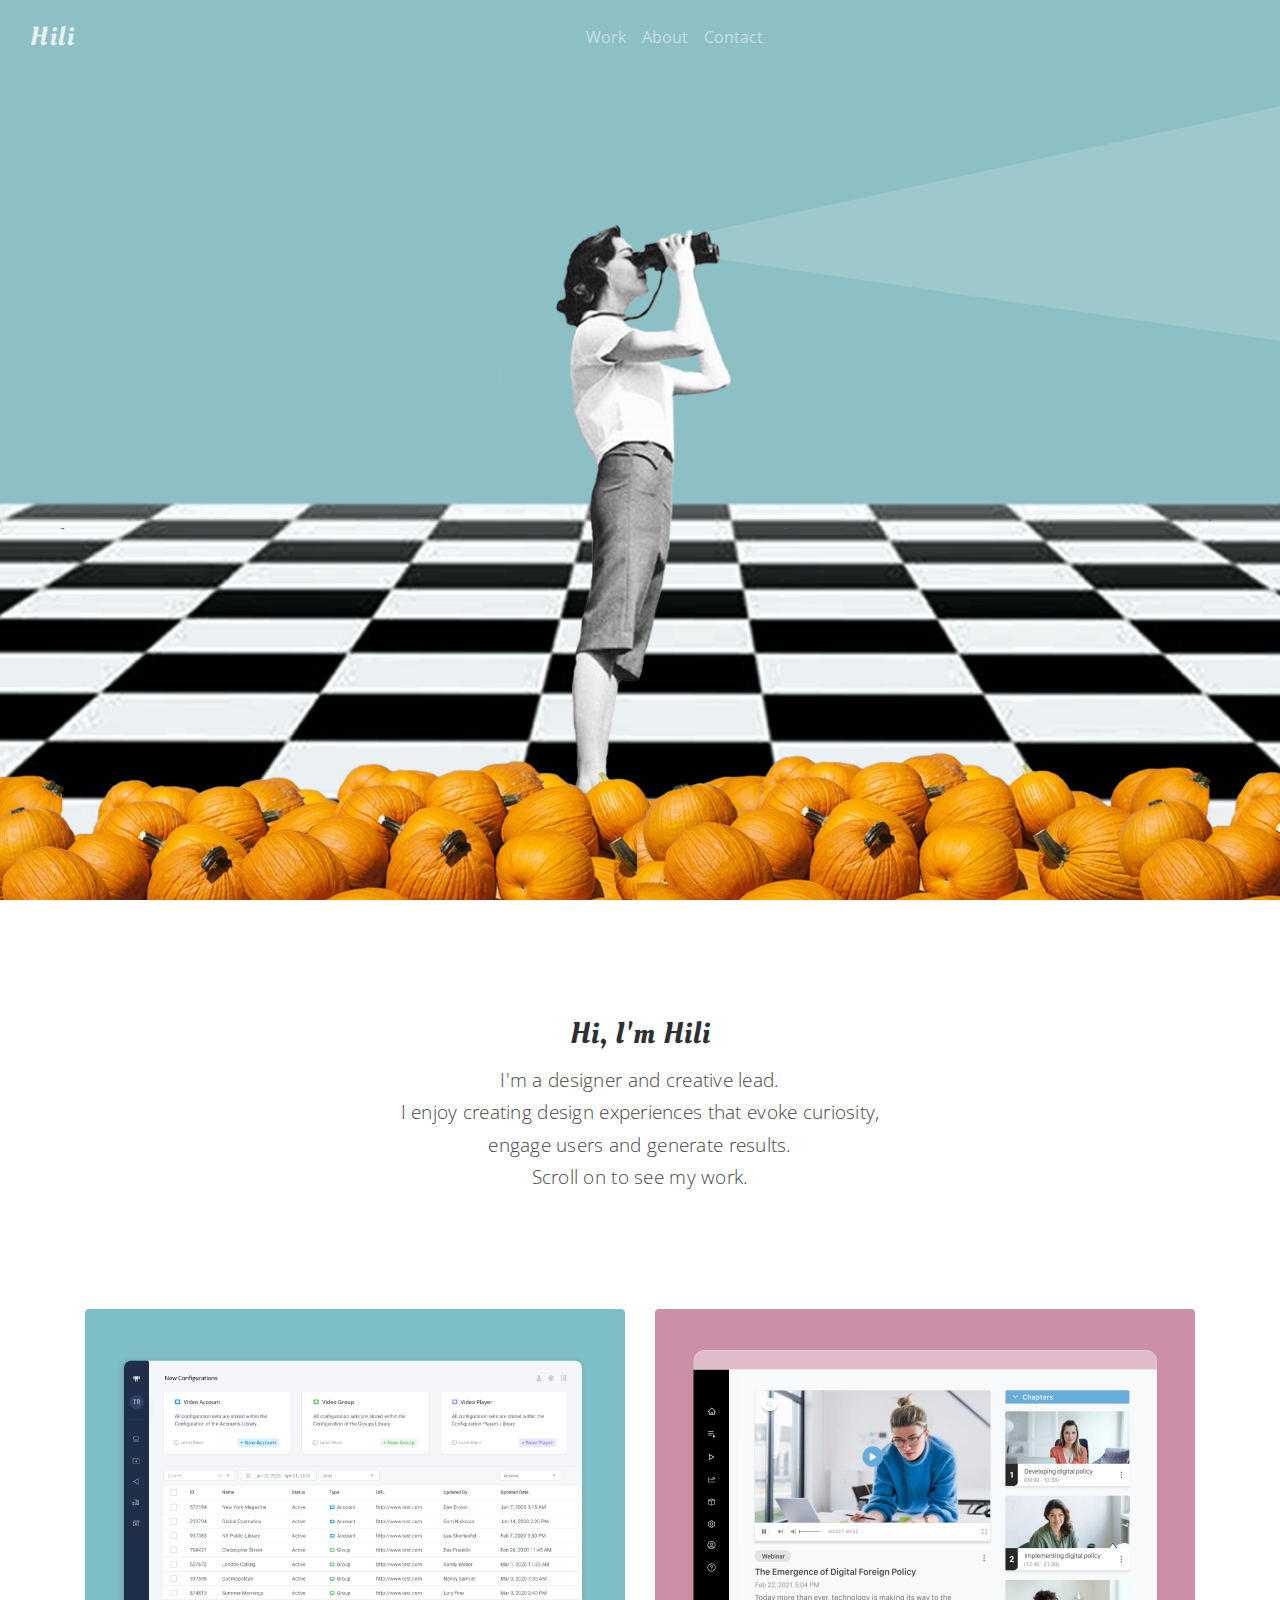
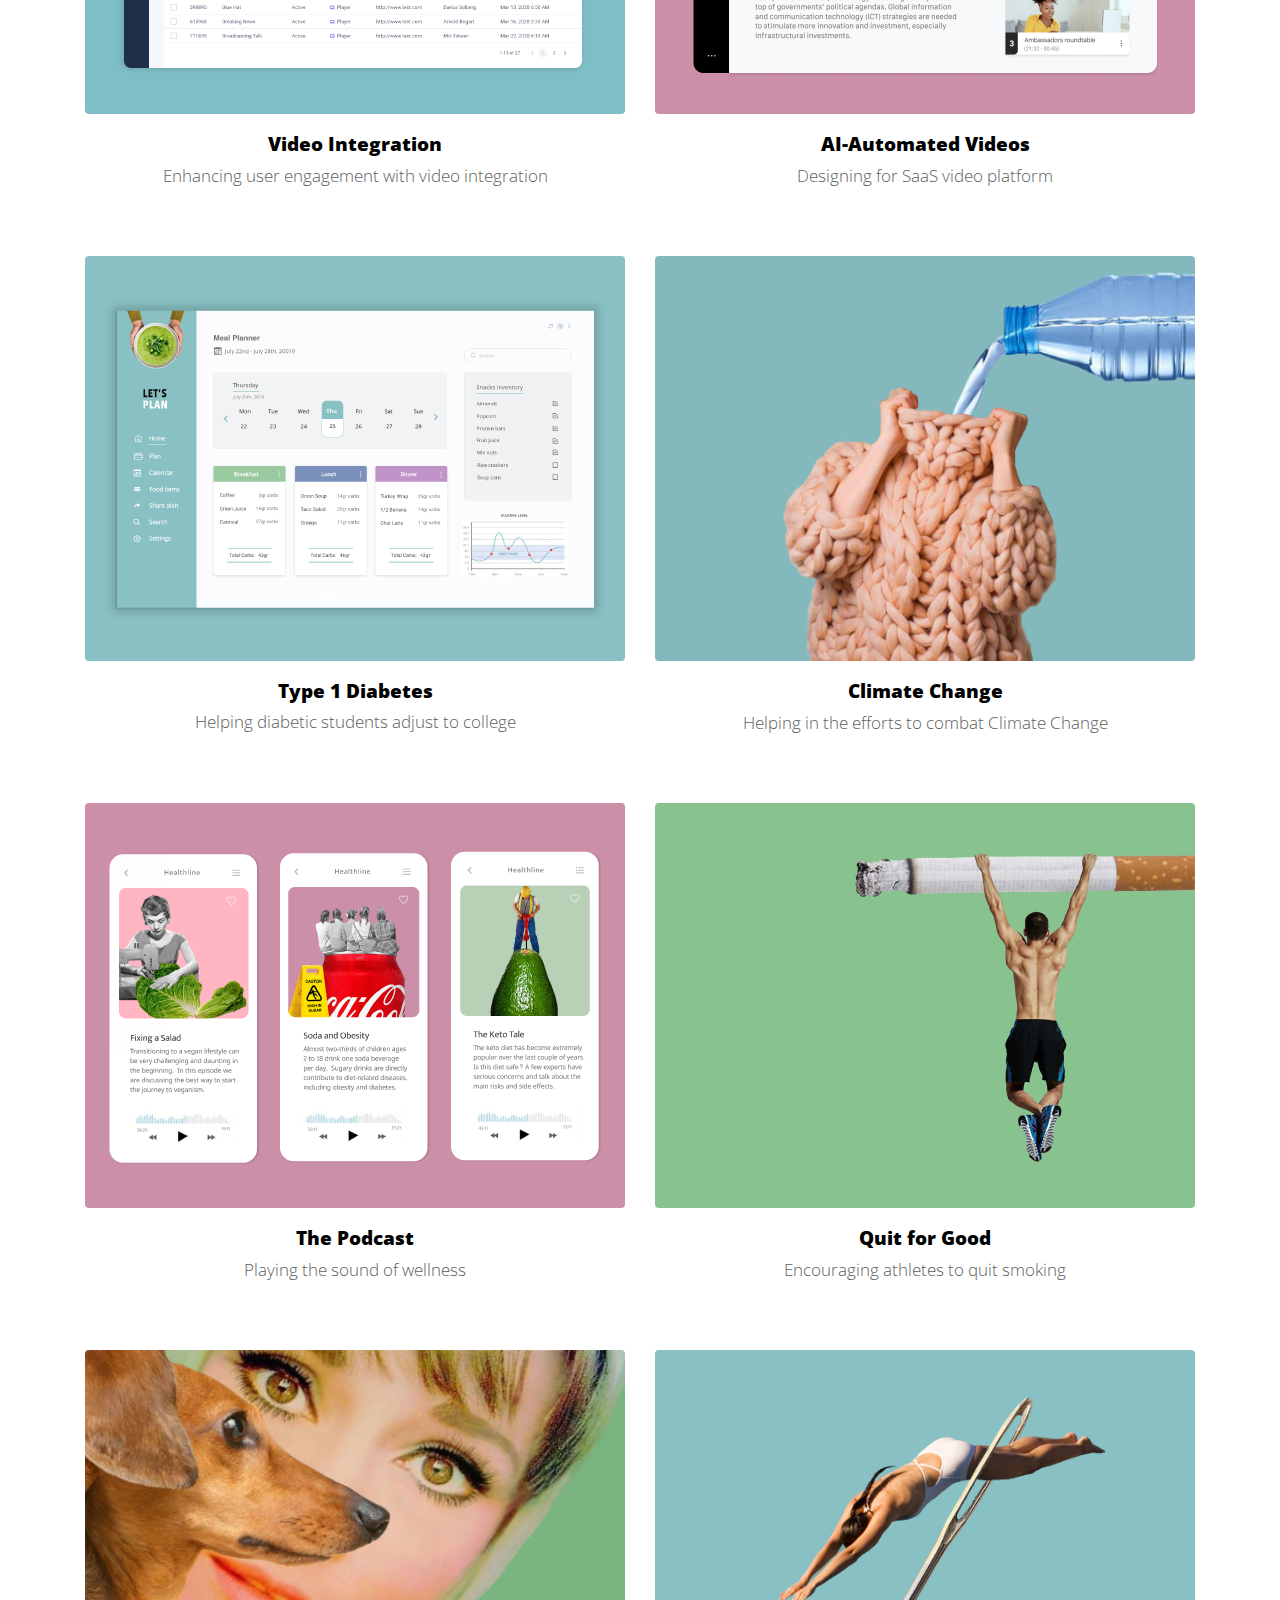
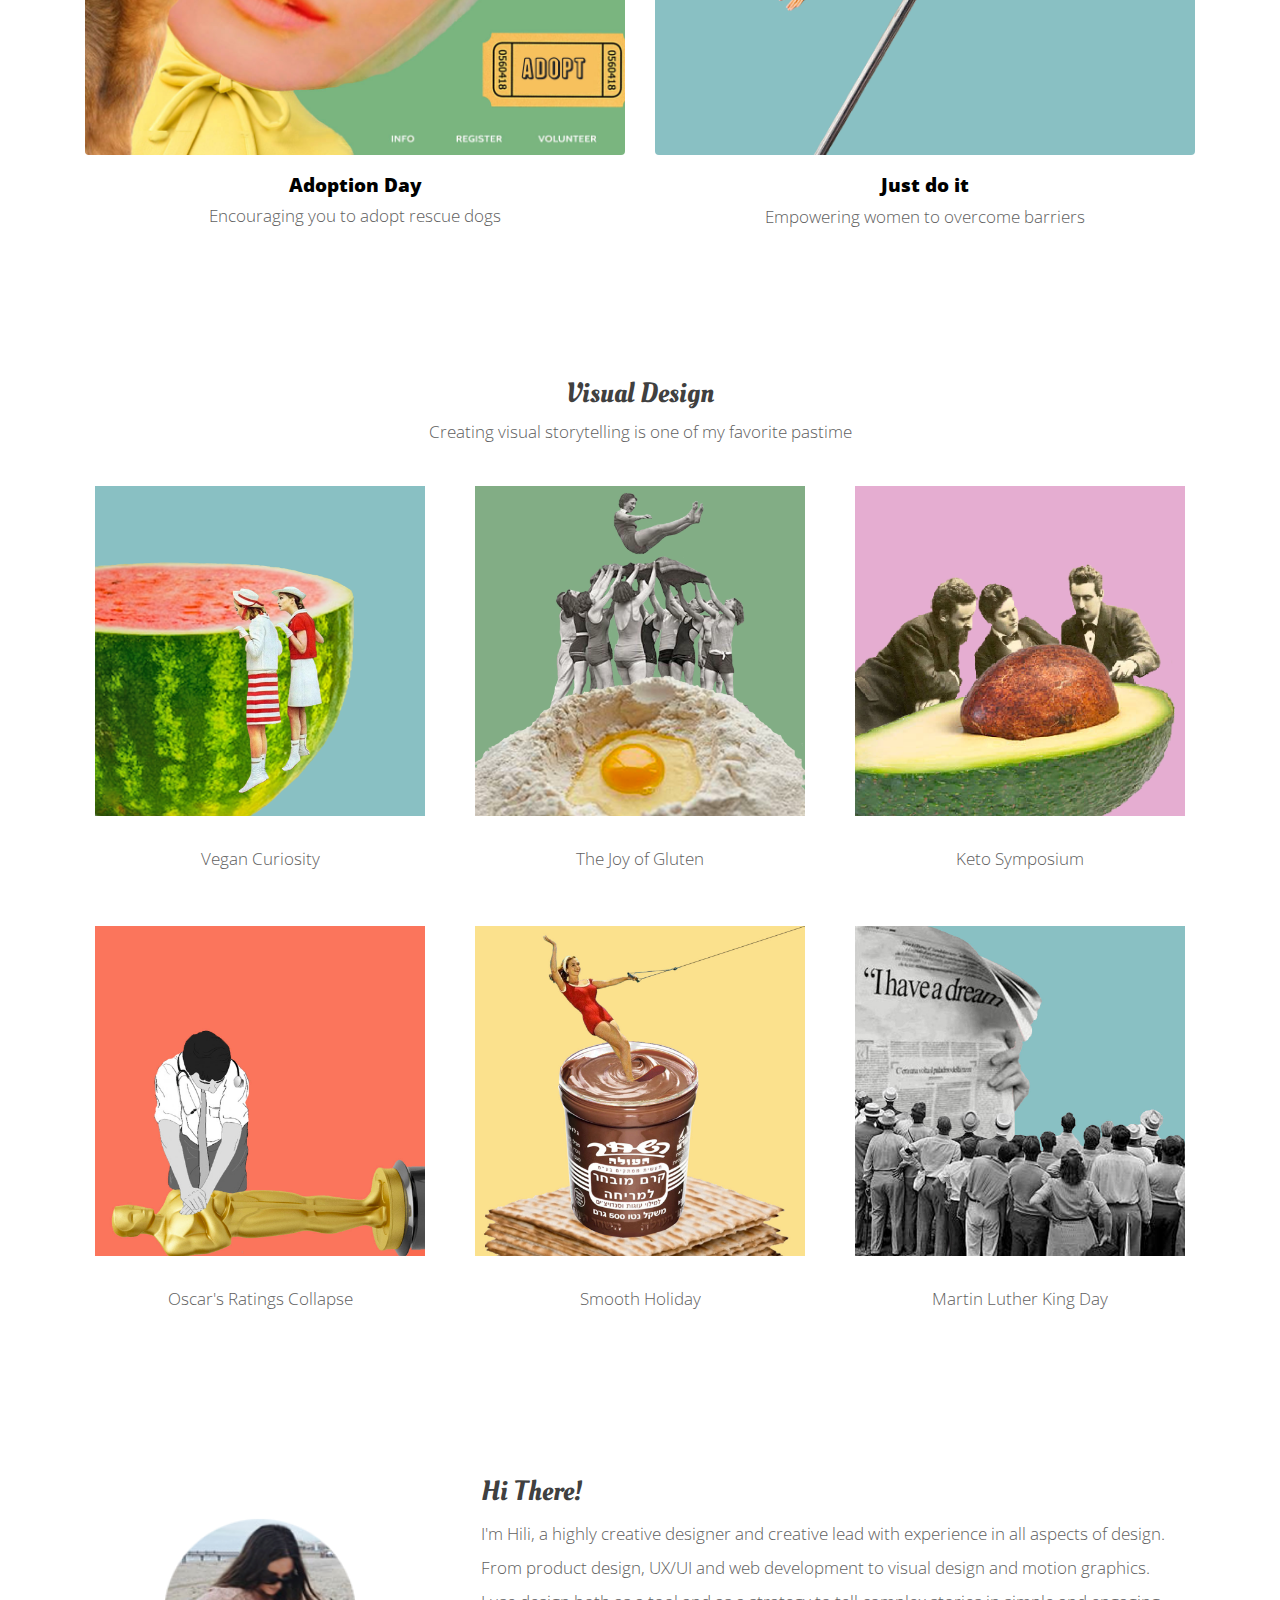
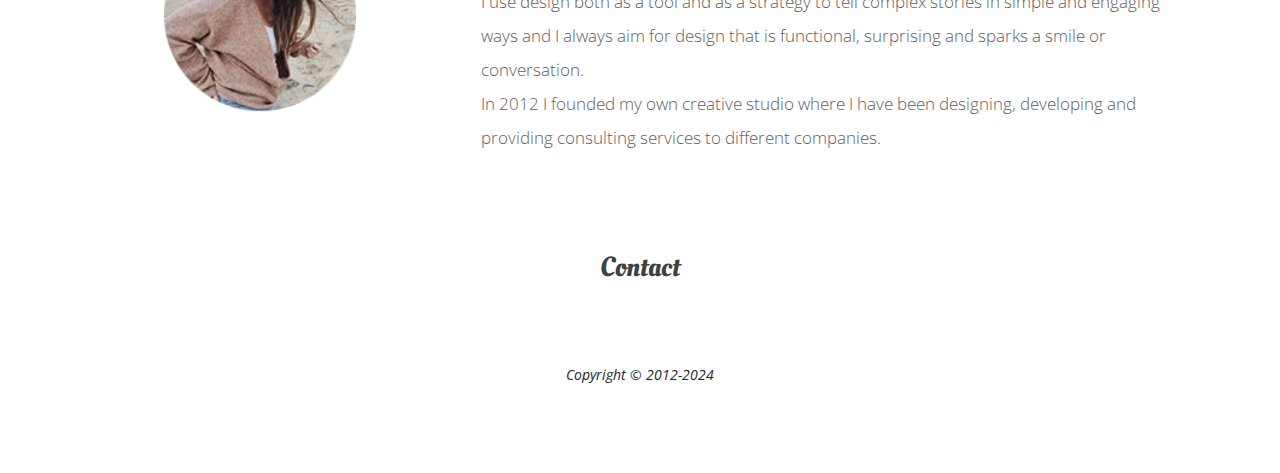
==== index.html @ 735b275d "Update index.html" ====
<!doctype html>
<html lang="en">

<head>
  <!-- Global site tag (gtag.js) - Google Analytics -->
  <script async src="https://www.googletagmanager.com/gtag/js?id=UA-180947568-1"></script>
  <script>
    window.dataLayer = window.dataLayer || [];

    function gtag() {
      dataLayer.push(arguments);
    }
    gtag('js', new Date());

    gtag('config', 'UA-180947568-1');
  </script>

  <!-- Required meta tags -->
  <meta charset="utf-8">
  <meta name="viewport" content="width=device-width, initial-scale=1, shrink-to-fit=no">
  <!-- font -->
  <link href="https://fonts.googleapis.com/css?family=Open+Sans|Libre+Franklin|Poppins|Roboto&display=swap" rel="stylesheet">
  <link href="https://fonts.googleapis.com/css?family=Oleo+Script&display=swap" rel="stylesheet">
  <link rel="icon" href="img/favicon.png">
  <!-- Font awesome -->
  <link rel="stylesheet" href="https://use.fontawesome.com/releases/v5.7.2/css/all.css" integrity="sha384-fnmOCqbTlWIlj8LyTjo7mOUStjsKC4pOpQbqyi7RrhN7udi9RwhKkMHpvLbHG9Sr" crossorigin="anonymous">
  <!-- Bootstrap CSS -->
  <link rel="stylesheet" href="https://stackpath.bootstrapcdn.com/bootstrap/4.3.1/css/bootstrap.min.css" integrity="sha384-ggOyR0iXCbMQv3Xipma34MD+dH/1fQ784/j6cY/iJTQUOhcWr7x9JvoRxT2MZw1T" crossorigin="anonymous">
  <!-- css -->
  <link rel="stylesheet" href="style.css">
  <title>Hili Design</title>
</head>

<body>
  <!-- Navbar -->
  <nav class="navbar navbar-expand-md navbar-dark">
    <a class="navbar-brand ml-1 mr-5" href="index.html">Hili</a>

    <button class="navbar-toggler" type="button" data-toggle="collapse" data-target="#navbarNavAltMarkup" aria-controls="navbarNavAltMarkup" aria-expanded="false" aria-label="Toggle navigation">
      <span class="navbar-toggler-icon"></span>
    </button>
    <div class="collapse navbar-collapse" id="navbarNavAltMarkup">
      <div class="navbar-nav mx-auto pr-5">
        <a class="nav-item nav-link" href="#work">Work</a>
        <a class="nav-item nav-link" href="#about">About</a>
        <a class="nav-item nav-link" href="#contact">Contact</a>
      </div>
    </div>
  </nav>



  <!-- hero -->
  <section id="showcase" class="d-flex img-fluid justify-content-center align-items-center">
    <div class="header container text-white text-center">
    </div>
  </section>


  <!-- title -->
  <br>
  <br>
  <div class="container align-items-center mt-5 data-spy=" scroll" data-target="#navbar-example3" data-offset="0">
    <div class="hili card align-items-center">
      <div class="card-body text-center">
        <h4 class="card-title" id="work">Hi, I'm Hili</h4>
        <p class="texti"> I'm a designer and creative lead. <br> I enjoy creating design experiences that evoke curiosity,<br> engage users and generate results. <br> Scroll on to see my work.</p>
      </div>
    </div>
  </div>
  <br>
  <br>


  <article id="page-multicolumn" class="page-section">
    <section class="layout-multicolumn container family-sans text-center py-4">
      <div class="row justify-content-center py-2">



 <section class="photo-modal mb-5 col-md-6">
      <a href="coffee/index.html" target="_blank">
        <img class="img-fluid rounded" src="img/config.png" alt="video2">
        <div class="card-body text-center">
          <h5 class="card-title">Video Integration</h5>
          <p class="card-text">Enhancing user engagement with video integration</p>
      </a>
      </div>
    </section>



    <section class="photo-modal mb-5 col-md-6">
      <a href="bride/index.html" target="_blank">
        <img class="img-fluid rounded" src="img/videos.png" alt="video">
        <div class="card-body text-center">
          <h5 class="card-title">AI-Automated Videos</h5>
          <p class="card-text">Designing for SaaS video platform</p>
      </a>
      </div>
    </section>


  <section class="photo-modal mb-5 col-md-6">
          <a href="icecream/index.html" target="_blank">
            <img class="img-fluid rounded" src="img/ice.png" alt="diabetes">
            <div class="card-body text-center">
              <h5 class="card-title">Type 1 Diabetes</h5>
              <p class="card-text">Helping diabetic students adjust to college</p>
          </a>
      </div>
    </section>




 <section class="photo-modal mb-5 col-md-6">
      <a href="climate/index.html" target="_blank">
        <img class="img-fluid rounded" src="img/climate.png" alt="climate change">
        <div class="card-body text-center">
          <h5 class="card-title">Climate Change</h5>
          <p class="card-text">Helping in the efforts to combat Climate Change</p>
      </a>
      </div>
    </section>
    
    
    <section class="photo-modal mb-5 col-md-6">
      <a href="soda/index.html" target="_blank">
        <img class="img-fluid rounded" src="img/nim.png" alt="soda">
        <div class="card-body text-center">
          <h5 class="card-title">The Podcast</h5>
          <p class="card-text">Playing the sound of wellness </p>
      </a>
      </div>
    </section>




    <section class="photo-modal mb-5 col-md-6">
      <a href="smoke/index.html" target="_blank">
        <img class="img-fluid rounded" src="img/smoke.png" alt="cigarette">
        <div class="card-body text-center">
          <h5 class="card-title">Quit for Good</h5>
          <p class="card-text">Encouraging athletes to quit smoking</p>
      </a>
      </div>
    </section>

    

    <section class="photo-modal mb-5 col-md-6">
      <a href="adopt/index.html" target="_blank">
        <img class="img-fluid rounded" src="img/adopt.jpg" alt="adopt">
        <div class="card-body text-center">
          <h5 class="card-title">Adoption Day</h5>
          <p class="card-text">Encouraging you to adopt rescue dogs</p>
      </a>
      </div>
    </section>



    
    <section class="photo-modal mb-5 col-md-6">
      <a href="needle/index.html" target="_blank">
        <img class="img-fluid rounded" src="img/needle.png" alt="nike">
        <div class="card-body text-center">
          <h5 class="card-title">Just do it</h5>
          <p class="card-text">Empowering women to overcome barriers</p>
      </a>
      </div>
    </section>

   



   
    </div>
    </section>
  </article>
  <br>
  <br>


  <!-- editorial -->
  <div class="container">
    <h3 class="editorial text-center">Visual Design</h3>
    <p class="card-text text-center px-3">Creating visual storytelling is one of my favorite pastime</p>
  </div>
  <article id="page-multicolumn" class="page-section">
    <section class="layout-multicolumn container family-sans text-center py-4">
      <div class="row justify-content-center py-2">

        <section class="photo-modal mb-4 col-md-4 col-sm-6">
          <img class="img-fluid rounded zoom" src="img/veg.png" alt="vegan"></a>
          <div class="card-body text-center">
            <p class="card-text">Vegan Curiosity</p>
          </div>
        </section>

        <section class="photo-modal mb-4 col-md-4 col-sm-6">
          <img class="img-fluid rounded zoom" src="img/egg.png" alt="gluten"></a>
          <div class="card-body text-center">
            <p class="card-text">The Joy of Gluten</p>
          </div>
        </section>



        <section class="photo-modal mb-4 col-md-4 col-sm-6">
          <img class="img-fluid rounded zoom" src="img/avo.png" alt="avocado"></a>
          <div class="card-body text-center">
            <p class="card-text">Keto Symposium</p>
          </div>
        </section>




        <section class="photo-modal mb-4 col-md-4 col-sm-6">
          <img class="img-fluid rounded zoom" src="img/oscar.png" alt="oscar"></a>
          <div class="card-body text-center">
            <p class="card-text">Oscar's Ratings Collapse</p>
          </div>
        </section>

        <section class="photo-modal mb-4 col-md-4 col-sm-6">
          <img class="img-fluid rounded zoom" src="img/smooth.jpg" alt="holiday"></a>
          <div class="card-body text-center">
            <p class="card-text">Smooth Holiday </p>
          </div>
        </section>


         <section class="photo-modal mb-4 col-md-4 col-sm-6">
          <img class="img-fluid rounded zoom" src="img/mlk.jpg" alt="mlk"></a>
          <div class="card-body text-center">
            <p class="card-text">Martin Luther King Day</p>
          </div>
        </section>

<!--         <section class="photo-modal mb-4 col-md-4 col-sm-6">
          <img class="img-fluid rounded zoom" src="img/pill.png" alt="pill"></a>
          <div class="card-body text-center">
            <p class="card-text">National Medicine Abuse Awareness</p>
          </div>
        </section>

        <section class="photo-modal mb-4 col-md-4 col-sm-6">
          <img class="img-fluid rounded zoom" src="img/library.png" alt="music"></a>
          <div class="card-body text-center">
            <p class="card-text">Music Workshop</p>
          </div>
        </section>


        <section class="photo-modal mb-4 col-md-4 col-sm-6">
          <img class="img-fluid rounded zoom" src="img/slide.jpg" alt="halloween"></a>
          <div class="card-body text-center">
            <p class="card-text">Trick or Treat</p>
          </div>
        </section> -->

       

      </div>
    </section>
  </article>

  <br>
  <br>
  <br>

  <!-- about -->
  <section class="container">
    <div class="row">
      <div class="col-md-4 text-center my-auto">
        <img class="img-fluid picme mx-auto" src="img/hili11.png" alt="Hili"></a>
      </div>
      <div class="col-md-8">
        <h3 class="editorial px-3 pt-3" id="about">Hi There!</h3>
        <p class="aboutme px-3">I'm Hili, a highly creative designer and creative lead with experience in all aspects of design. From product design, UX/UI and web development to visual design and motion graphics.<br>
          I use design both as a tool and as a strategy to tell complex stories in simple and engaging ways and I always aim for design that is functional, surprising and sparks a smile or conversation.<br>
          In 2012 I founded my own creative studio where I have been designing, developing and providing consulting services to different companies.<br>
        </p>
      </div>
    </div>
    </div>
  </section>
  </div>
  <br>
  <br>
  <br>


  <footer id="contact">
    <div class="container text-center">
      <h3 class="editorial text-center pt-2">Contact</h3>

      <a href="mailto:uxhili7@gmail.com">
        <i class="social-icon fa fa-envelope p-2"></i></a>


      <a href="https://www.behance.net/hiligreen" target="_blank">
        <i class="social-icon fab fa-behance p-2"></i></a>

      <a href="https://www.instagram.com/myblockny" target="_blank">
        <i class="social-icon fab fa-instagram p-2"></i></a>

      <a href="https://dribbble.com/hiligreen" target="_blank">
        <i class="social-icon fab fa-dribbble p-2"></i></a>


    </div>

  </footer>
  <br>
  <br>
  <div class="container">
    <p class="copy text-center"><i>Copyright &copy; 2012-2024</i></p>
  </div>
  <br>
  <br>
  <br>



  <!-- Optional JavaScript -->
  <!-- jQuery first, then Popper.js, then Bootstrap JS -->
  <script src="https://code.jquery.com/jquery-3.3.1.slim.min.js" integrity="sha384-q8i/X+965DzO0rT7abK41JStQIAqVgRVzpbzo5smXKp4YfRvH+8abtTE1Pi6jizo" crossorigin="anonymous"></script>
  <script src="https://cdnjs.cloudflare.com/ajax/libs/popper.js/1.14.7/umd/popper.min.js" integrity="sha384-UO2eT0CpHqdSJQ6hJty5KVphtPhzWj9WO1clHTMGa3JDZwrnQq4sF86dIHNDz0W1" crossorigin="anonymous"></script>
  <script src="https://stackpath.bootstrapcdn.com/bootstrap/4.3.1/js/bootstrap.min.js" integrity="sha384-JjSmVgyd0p3pXB1rRibZUAYoIIy6OrQ6VrjIEaFf/nJGzIxFDsf4x0xIM+B07jRM" crossorigin="anonymous"></script>
</body>

</html>
---- style.css ----
@import url('https://fonts.googleapis.com/css?family=Oleo+Script&display=swap');

body {
  font-family: 'Open Sans', sans-serif;
  position: relative;
}

.navbar {
  position: absolute;
  background-color: transparent;
  top: 0;
  right: 0;
  left: 0;
  z-index: 1;
}

.navbar-toggler-icon {
  font-size: 0.8em;
}

a.navbar-brand {
  padding: 10px 10px;
  font-family: 'Oleo Script', Arial Black, sans-serif;
  margin-left: 10px;
  letter-spacing: 1.5px;
  opacity: 0.8;
  font-size: 1.6rem;
}

#work{
  scroll-margin: 70px;
}

#showcase {
  min-height: 100vh;
  background: url("img/heroblue.png");
  background-size: cover;
  background-position: center;
  background-repeat: no-repeat;
  animation-name: zoom;
  animation-duration: 8s;
  animation-delay: 1s;
}

@keyframes zoom {
  0% {
    transform: scale(1);
  }

  50% {
    transform: scale(1.1) translateX(3%);
    -ms-transform: rotate(0.1deg)scale(1.1);
  }

  100% {
    transform: scale(1);
  }
}

/* body */
.hili {
  font-family: 'Libre Franklin', sans-serif;
  max-width: 80vw;
  font-weight: 300;
  font-size: 14px;
  letter-spacing: .02em;
  border: none;
}

h4.card-title {
  font-family: 'Oleo Script', sans-serif;
  font-size: 30px;
  font-weight: 400;
  color: #2d3033;
  letter-spacing: 1px;
}

.text {
  font-size: 1.3em;
  font-weight: 500;
  line-height: 1.5em;
}

h5.card-title {
  font-family: 'Open Sans', "Roboto", "Arial", sans-serif;
  font-weight: 800;
  text-align: center;
  font-size: 19px;
  line-height: 0.6;
  color: #000;
  margin-top: 5px;
}


p.texti {
  line-height: 1.7;
  color: #464646;
  font-size: 19px;
  font-family: 'Open Sans', "Roboto", "Arial", sans-serif;
}

.card {
  width: 100%;
  margin: auto;
}

p.card-text {
  line-height: 1.5;
  color: #606060;
  font-size: 17px;
  font-weight: 300;

}

.zoom {
  padding: 10px;
  transition: transform .3s ;
  transition-timing-function: linear;
  margin: 0 auto;
}

.zoom:hover {
  transform: scale(1.1);
}

.editorial {
  font-family:'Oleo Script', "Arial Black", sans-serif;
  color: #404040;
}


.aboutme {
  line-height: 2;
  font-size: 17px;
  font-weight: 300;
  color: #606060;
}

.picme {
  width: 250px;
  height: auto;
}

.social-icon {
  color: #000;
}

a:hover, a:focus, a:active, a:visited, a:link {
    text-decoration: none;
}

#contact2 {
  min-height: 100vh;
  background: url("img/end.jpg");
  background-size: cover;
  background-position: center;
  background-repeat: no-repeat;
  margin-top: 20px;

}

.copy {
  font-size: 14px;
}




 @media only screen and (max-width: 835px) {

  #showcase {
  min-height: 50vh;
  }

}
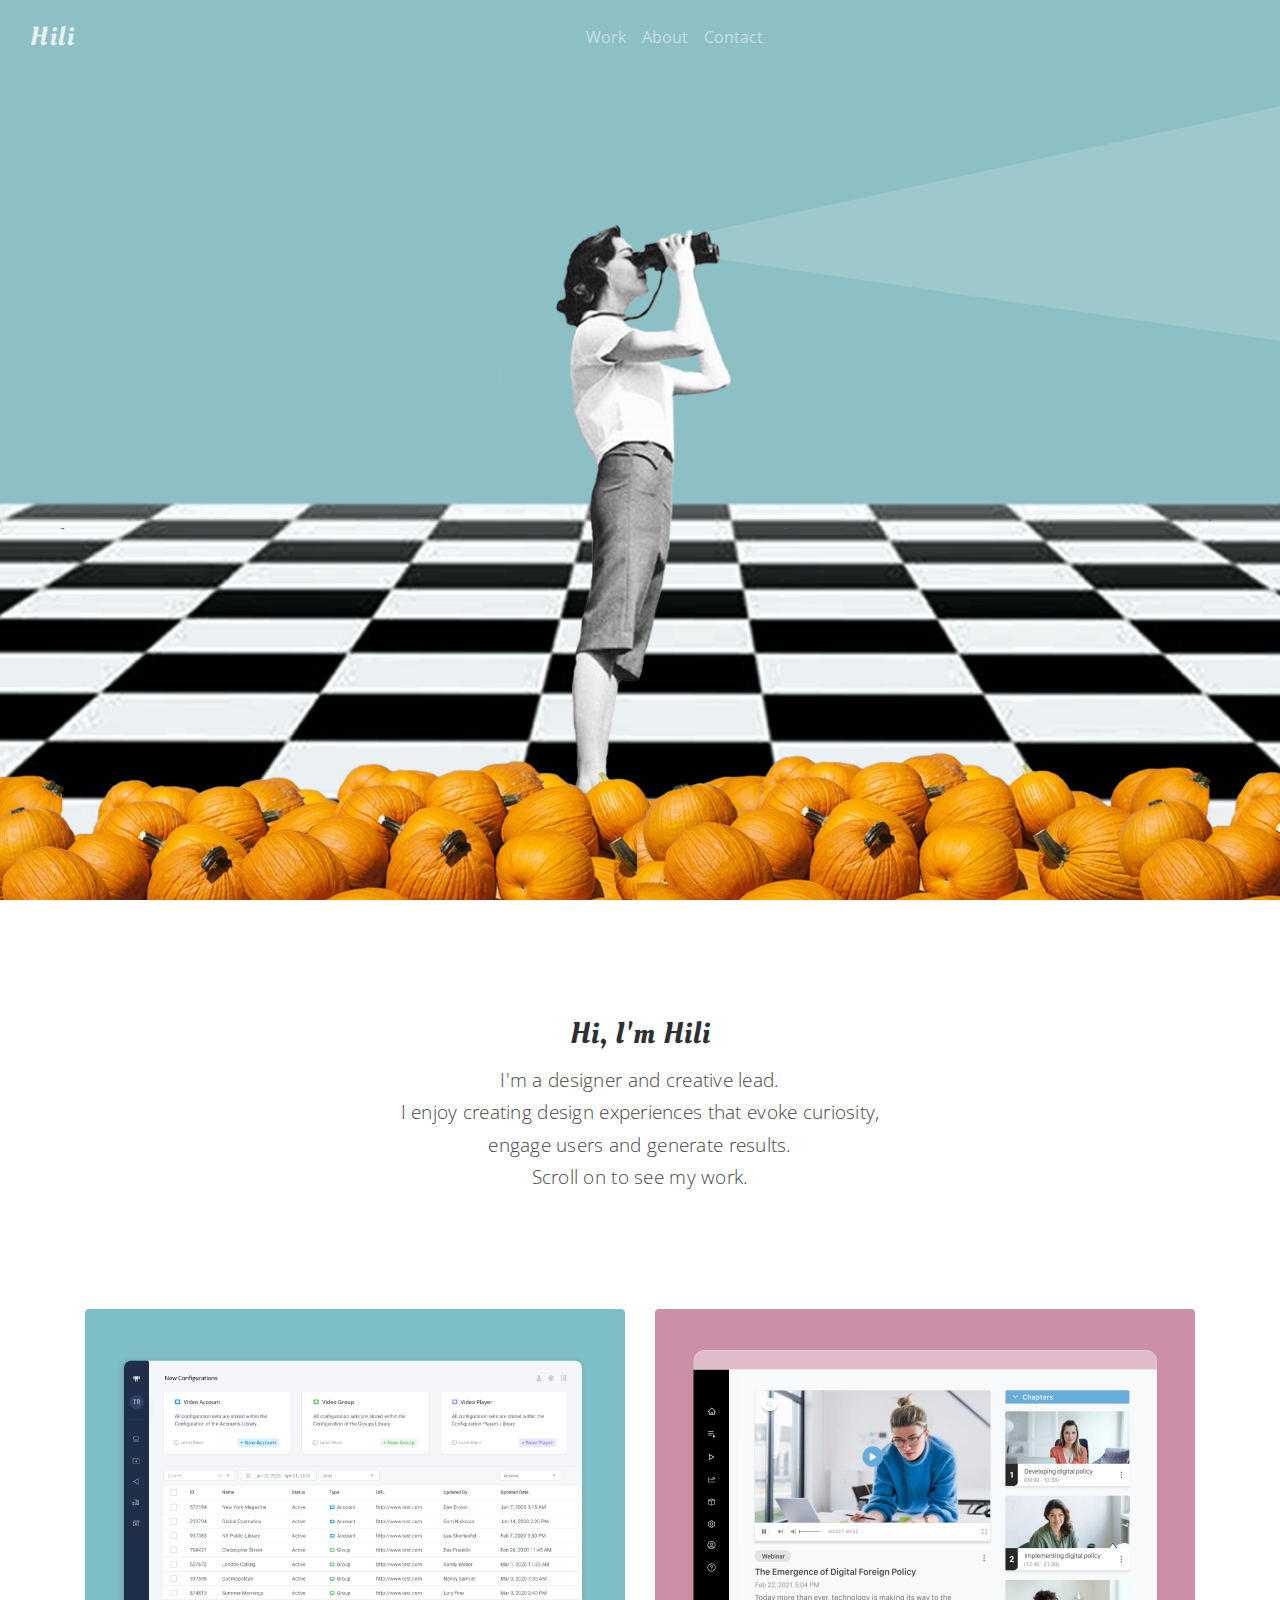
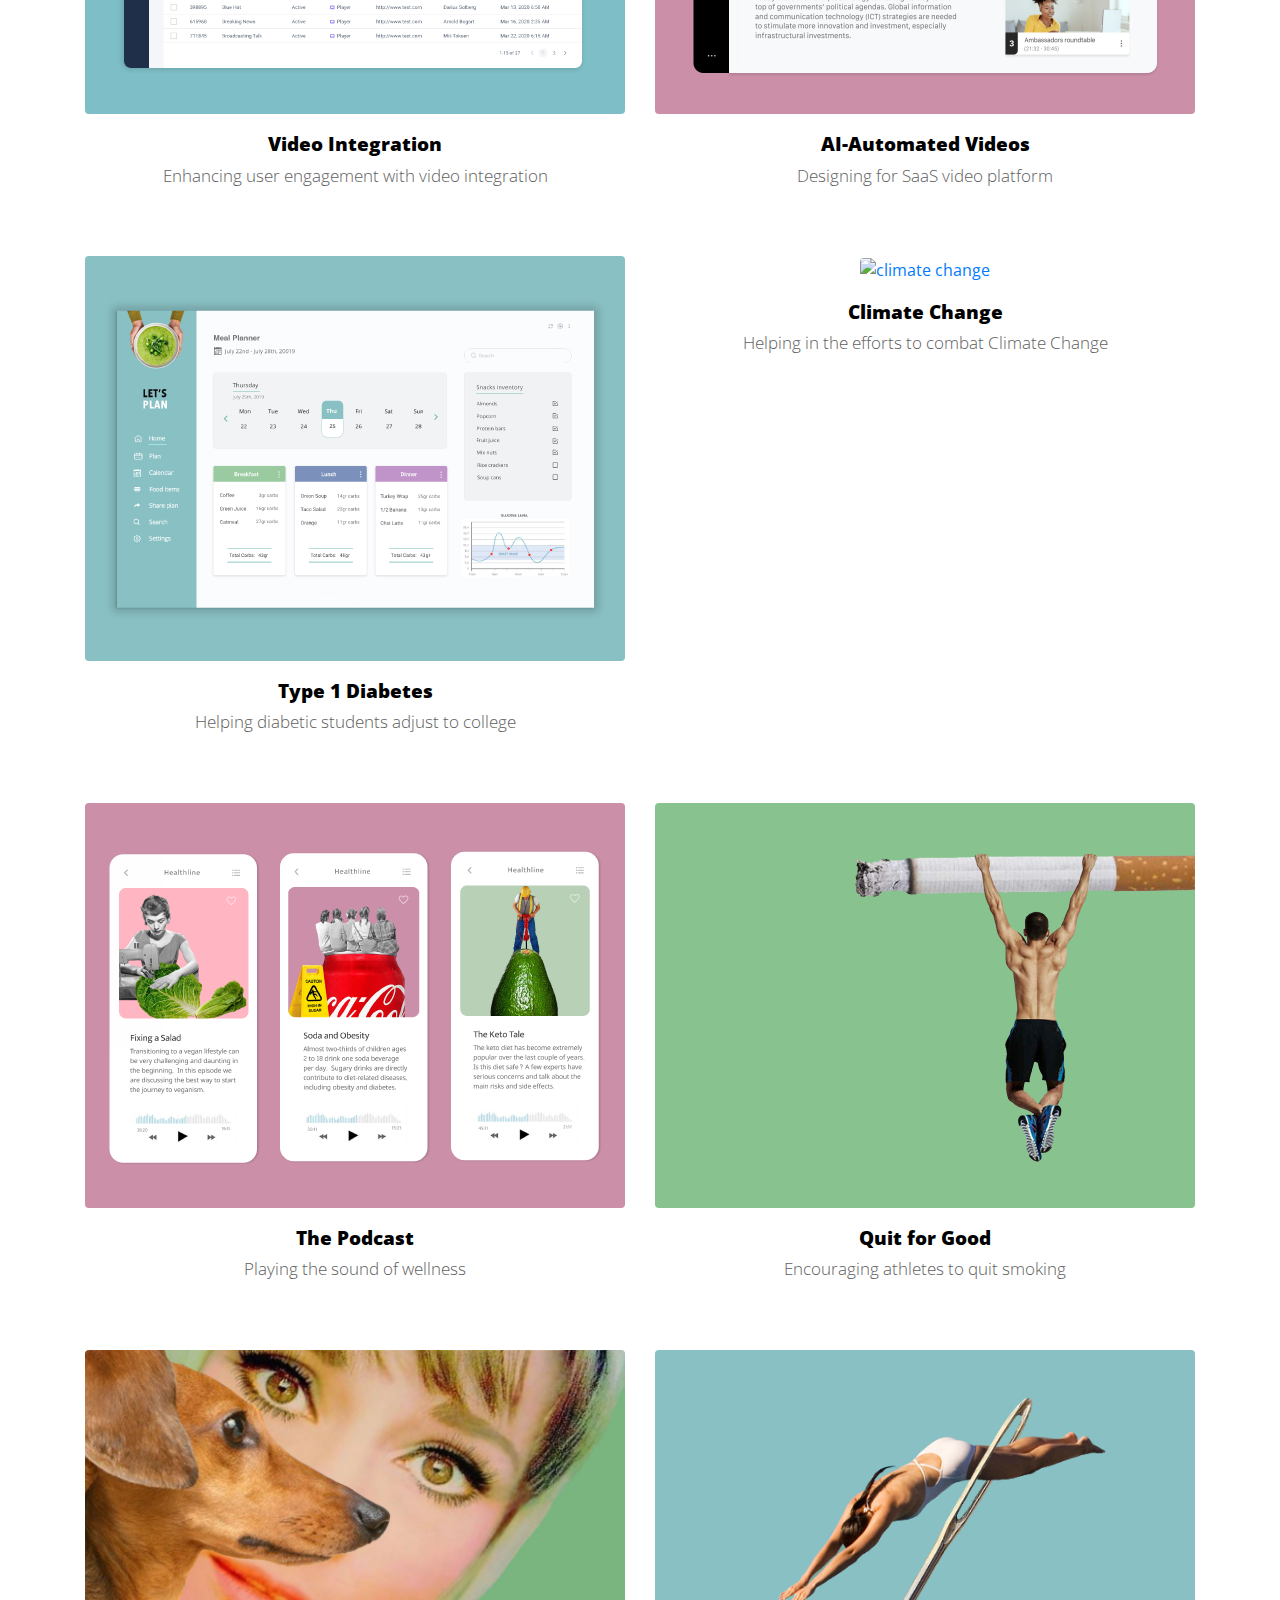
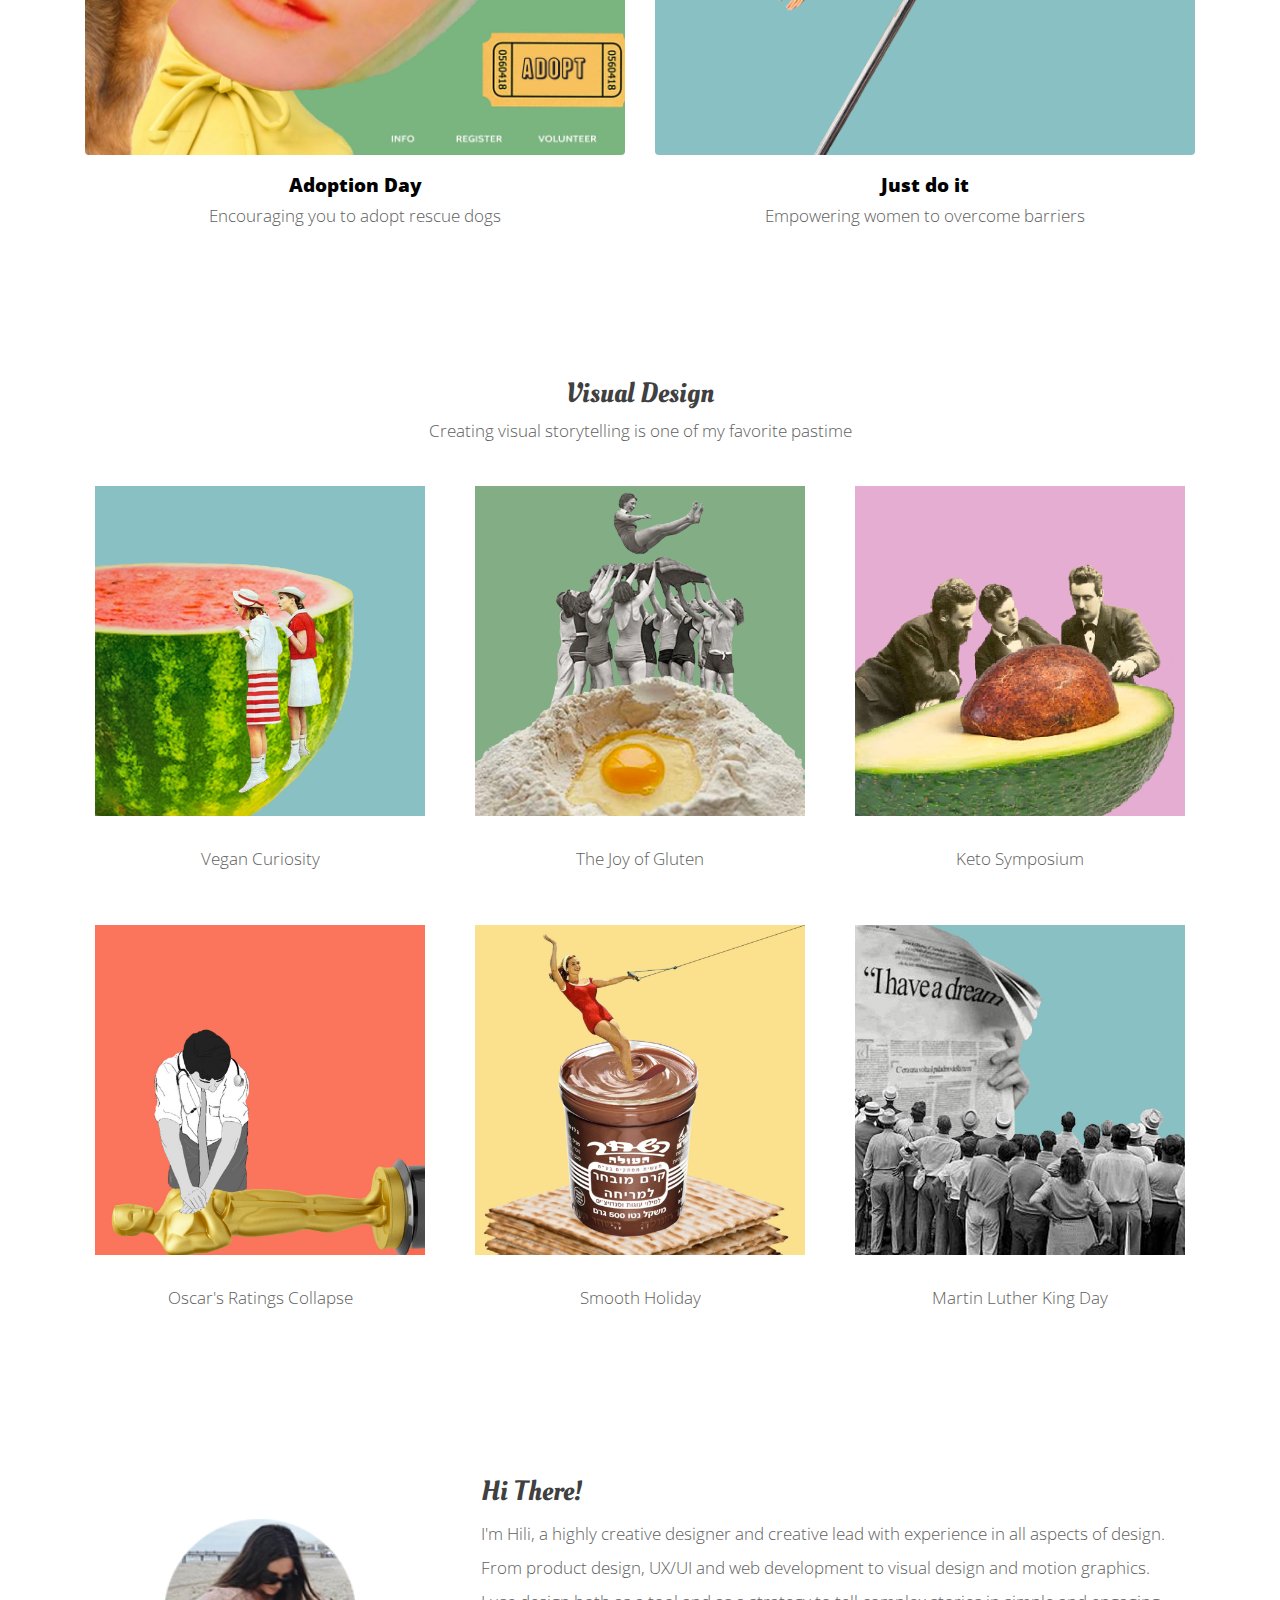
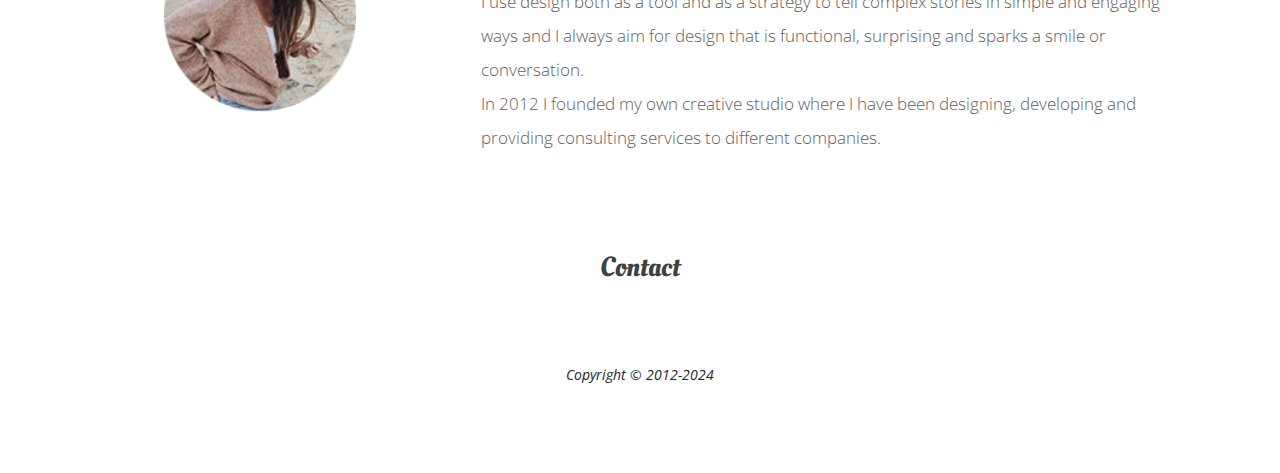
==== commit 4c08ea32: "Update index.html" ====
--- a/index.html
+++ b/index.html
@@ -116,7 +116,7 @@
 
  <section class="photo-modal mb-5 col-md-6">
       <a href="climate/index.html" target="_blank">
-        <img class="img-fluid rounded" src="img/climate.png" alt="climate change">
+        <img class="img-fluid rounded" src="img/climate1.png" alt="climate change">
         <div class="card-body text-center">
           <h5 class="card-title">Climate Change</h5>
           <p class="card-text">Helping in the efforts to combat Climate Change</p>
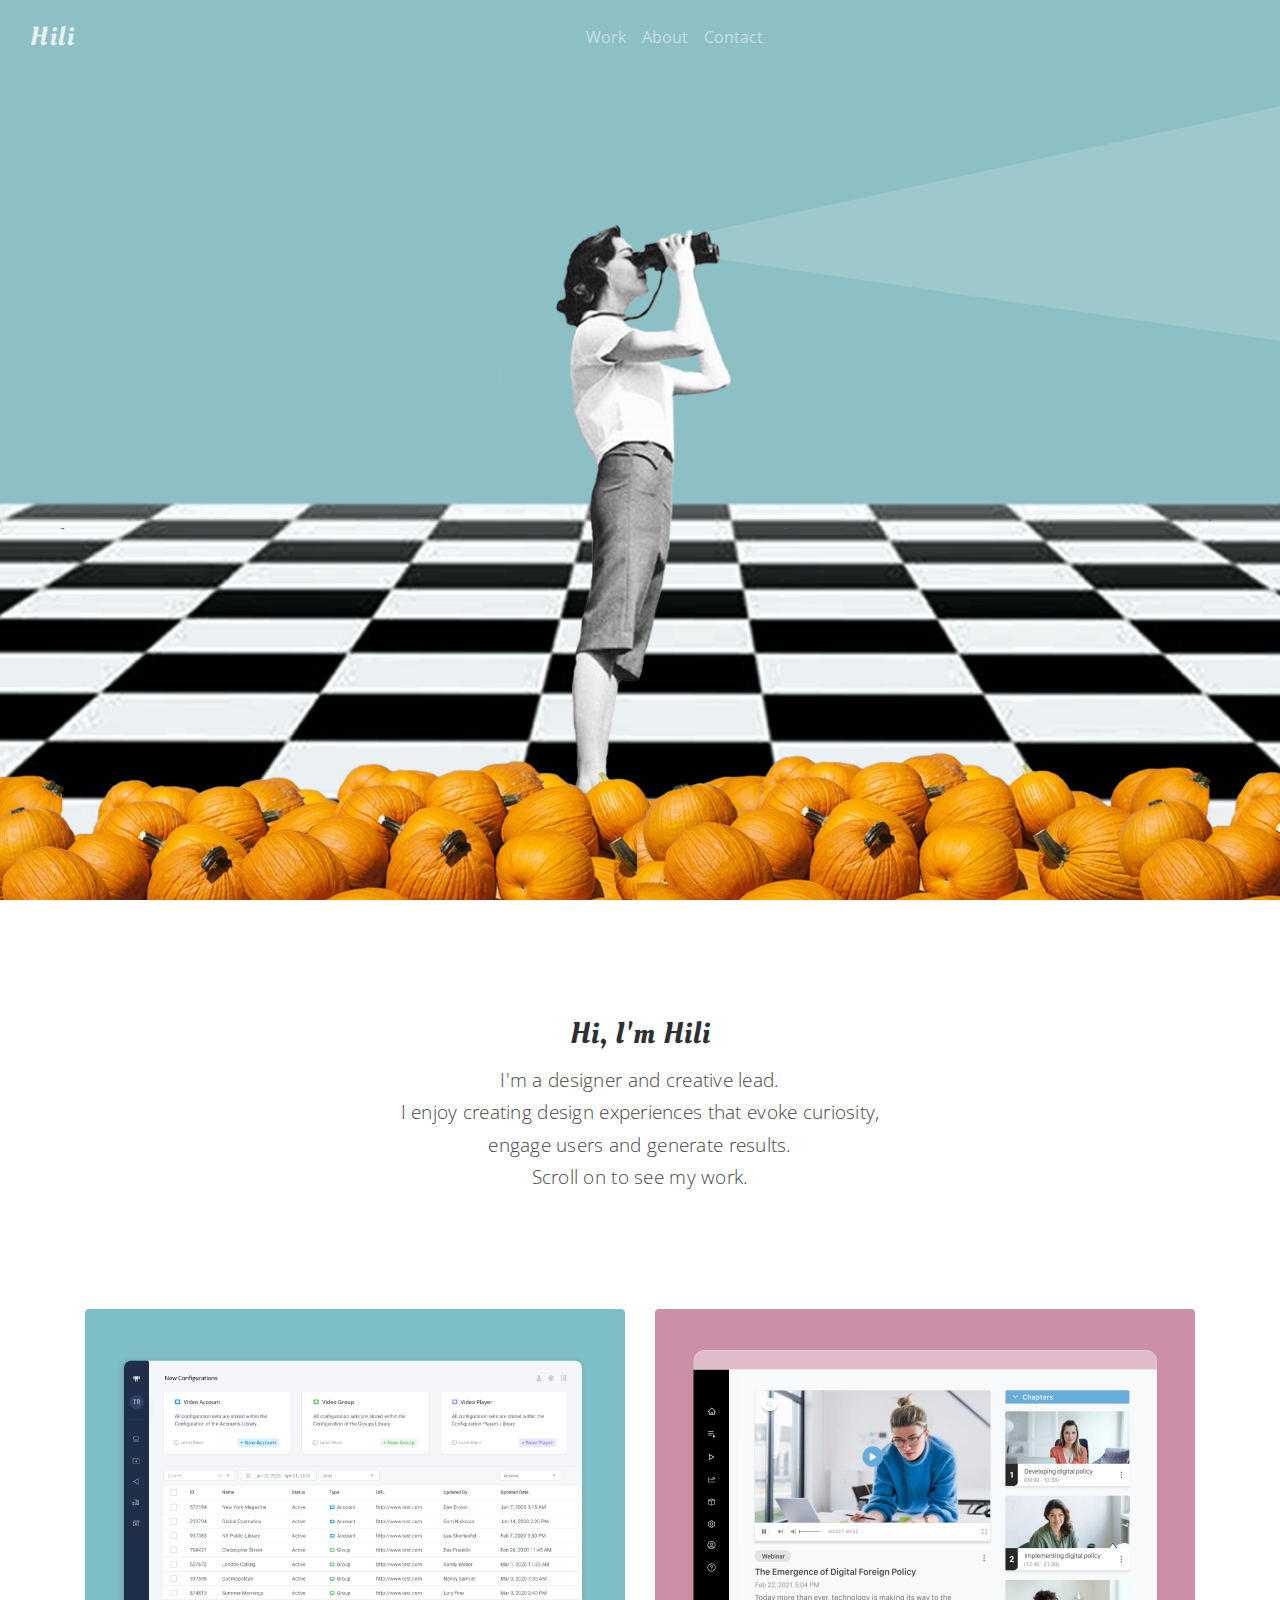
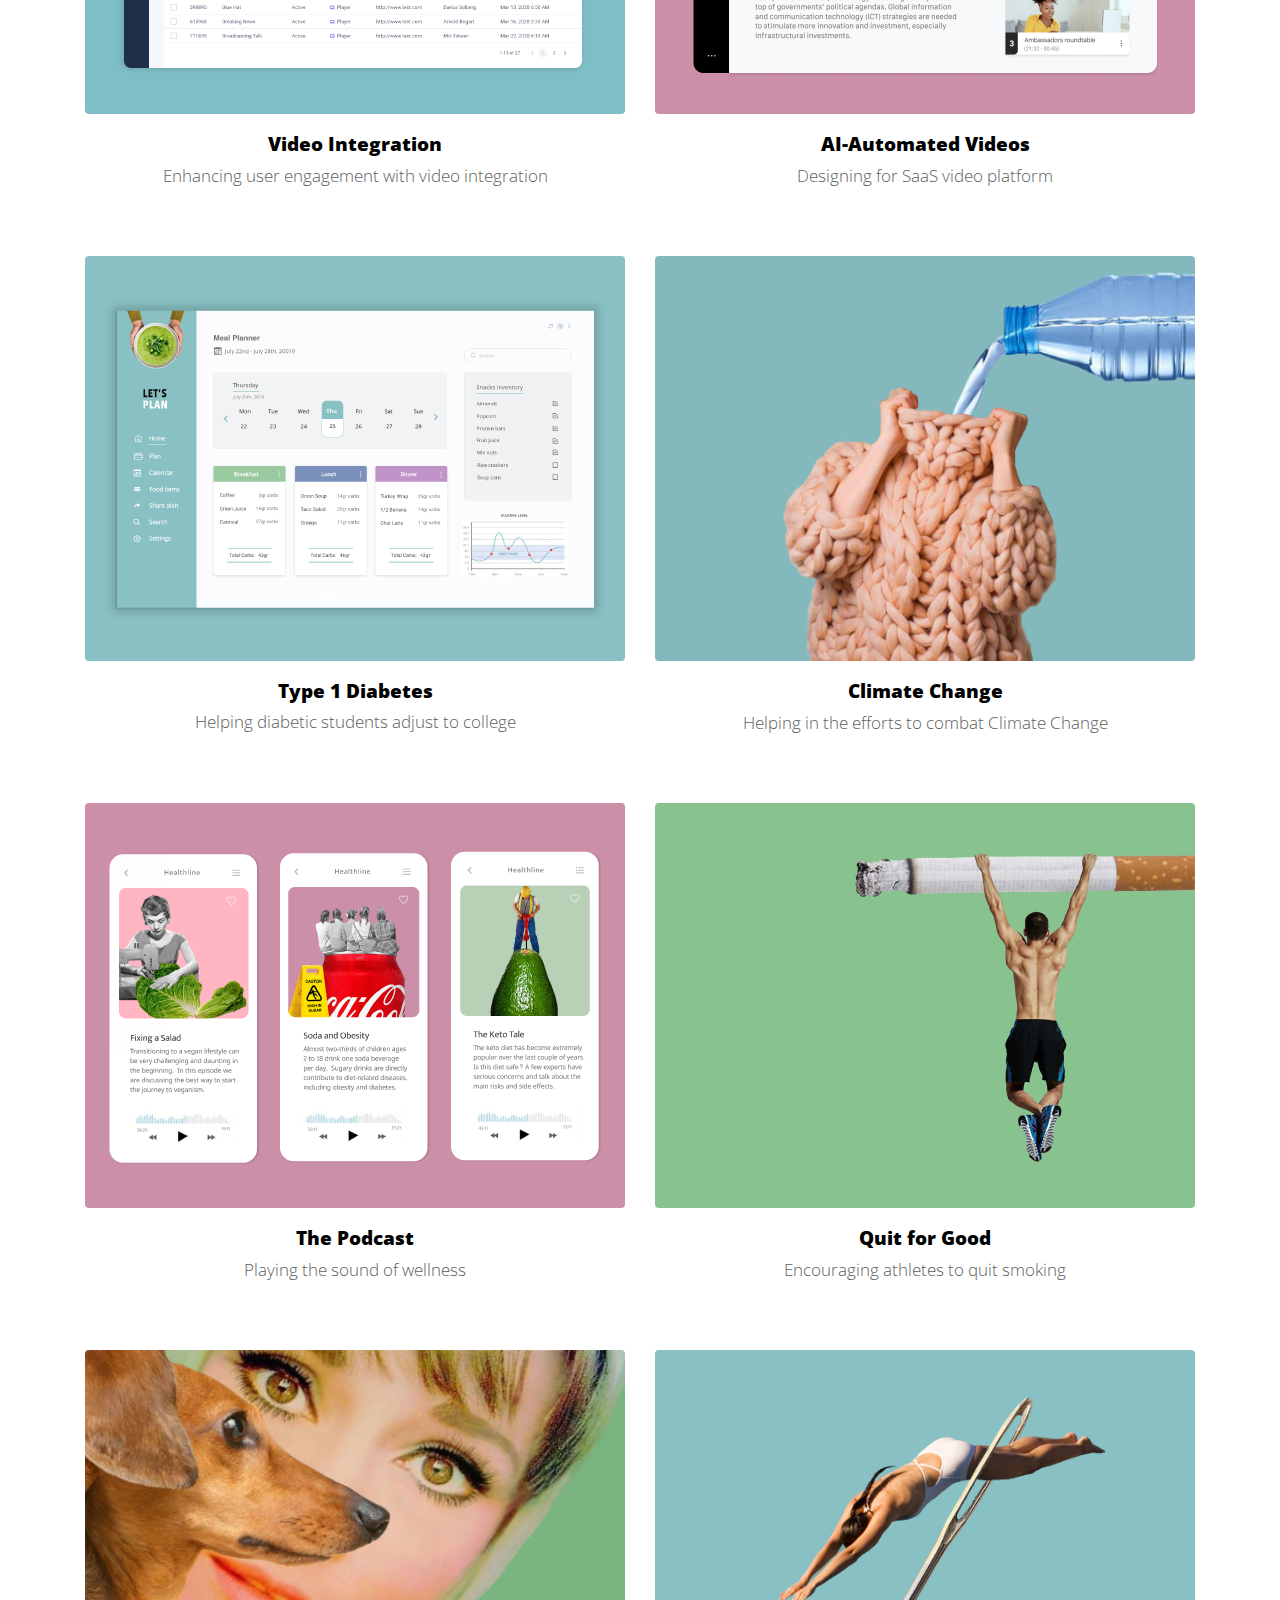
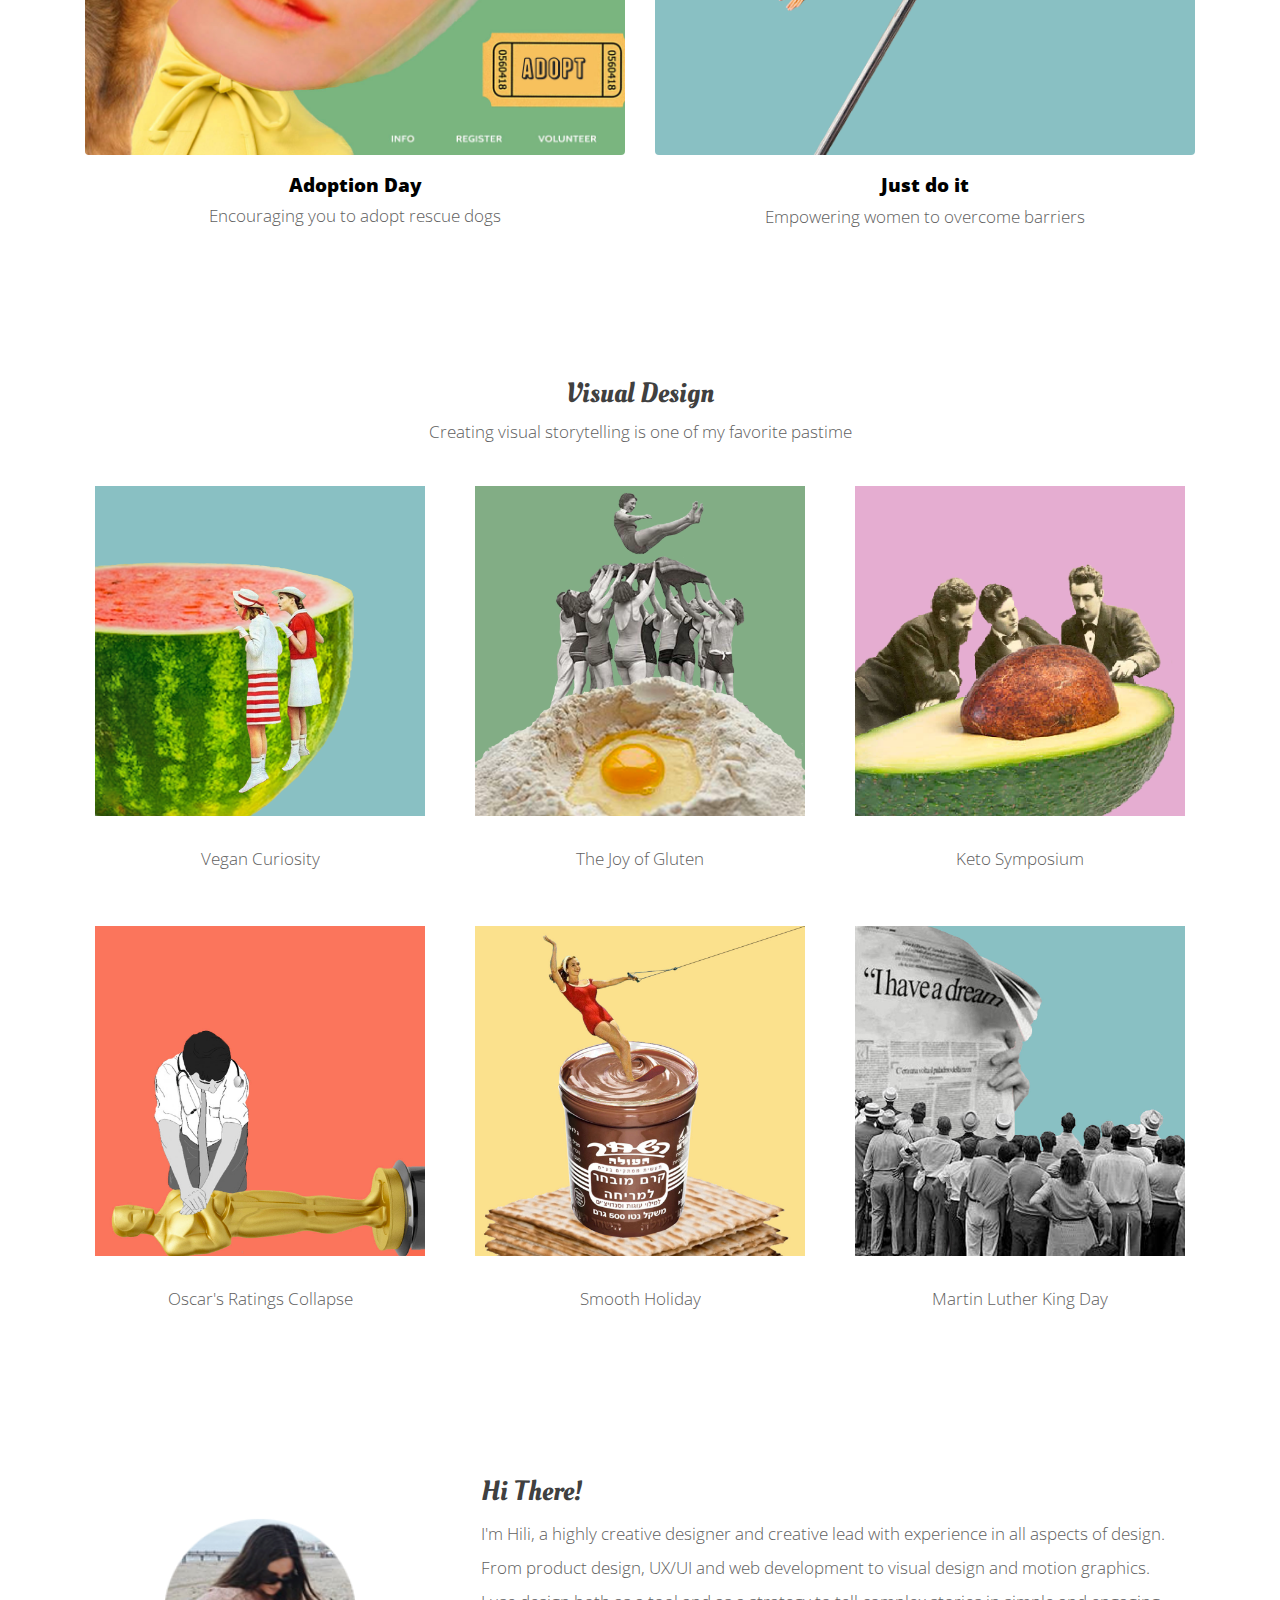
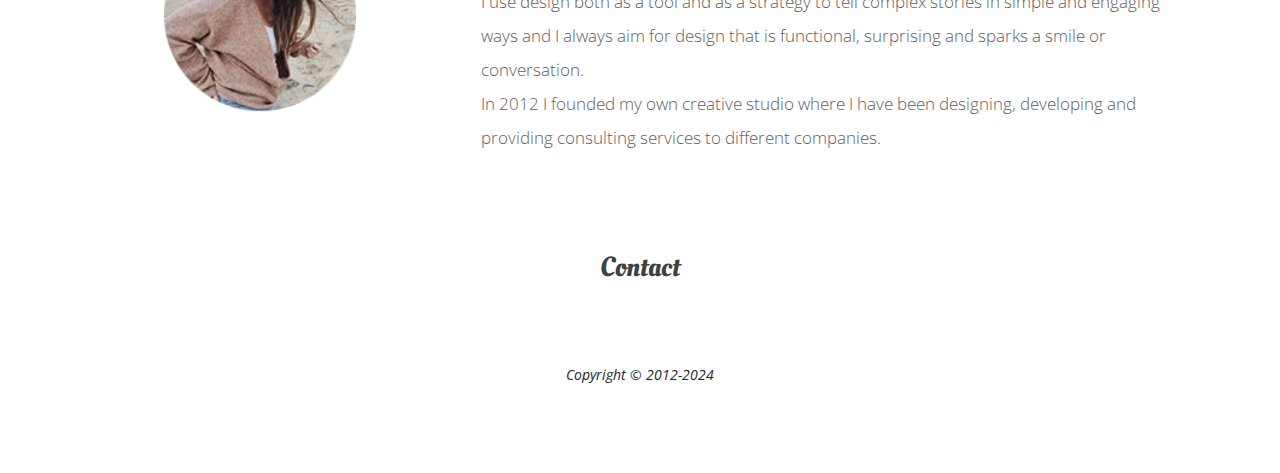
==== commit 541a31a7: "Update index.html" ====
--- a/index.html
+++ b/index.html
@@ -116,7 +116,7 @@
 
  <section class="photo-modal mb-5 col-md-6">
       <a href="climate/index.html" target="_blank">
-        <img class="img-fluid rounded" src="img/climate1.png" alt="climate change">
+        <img class="img-fluid rounded" src="img/climate.png" alt="climate change">
         <div class="card-body text-center">
           <h5 class="card-title">Climate Change</h5>
           <p class="card-text">Helping in the efforts to combat Climate Change</p>
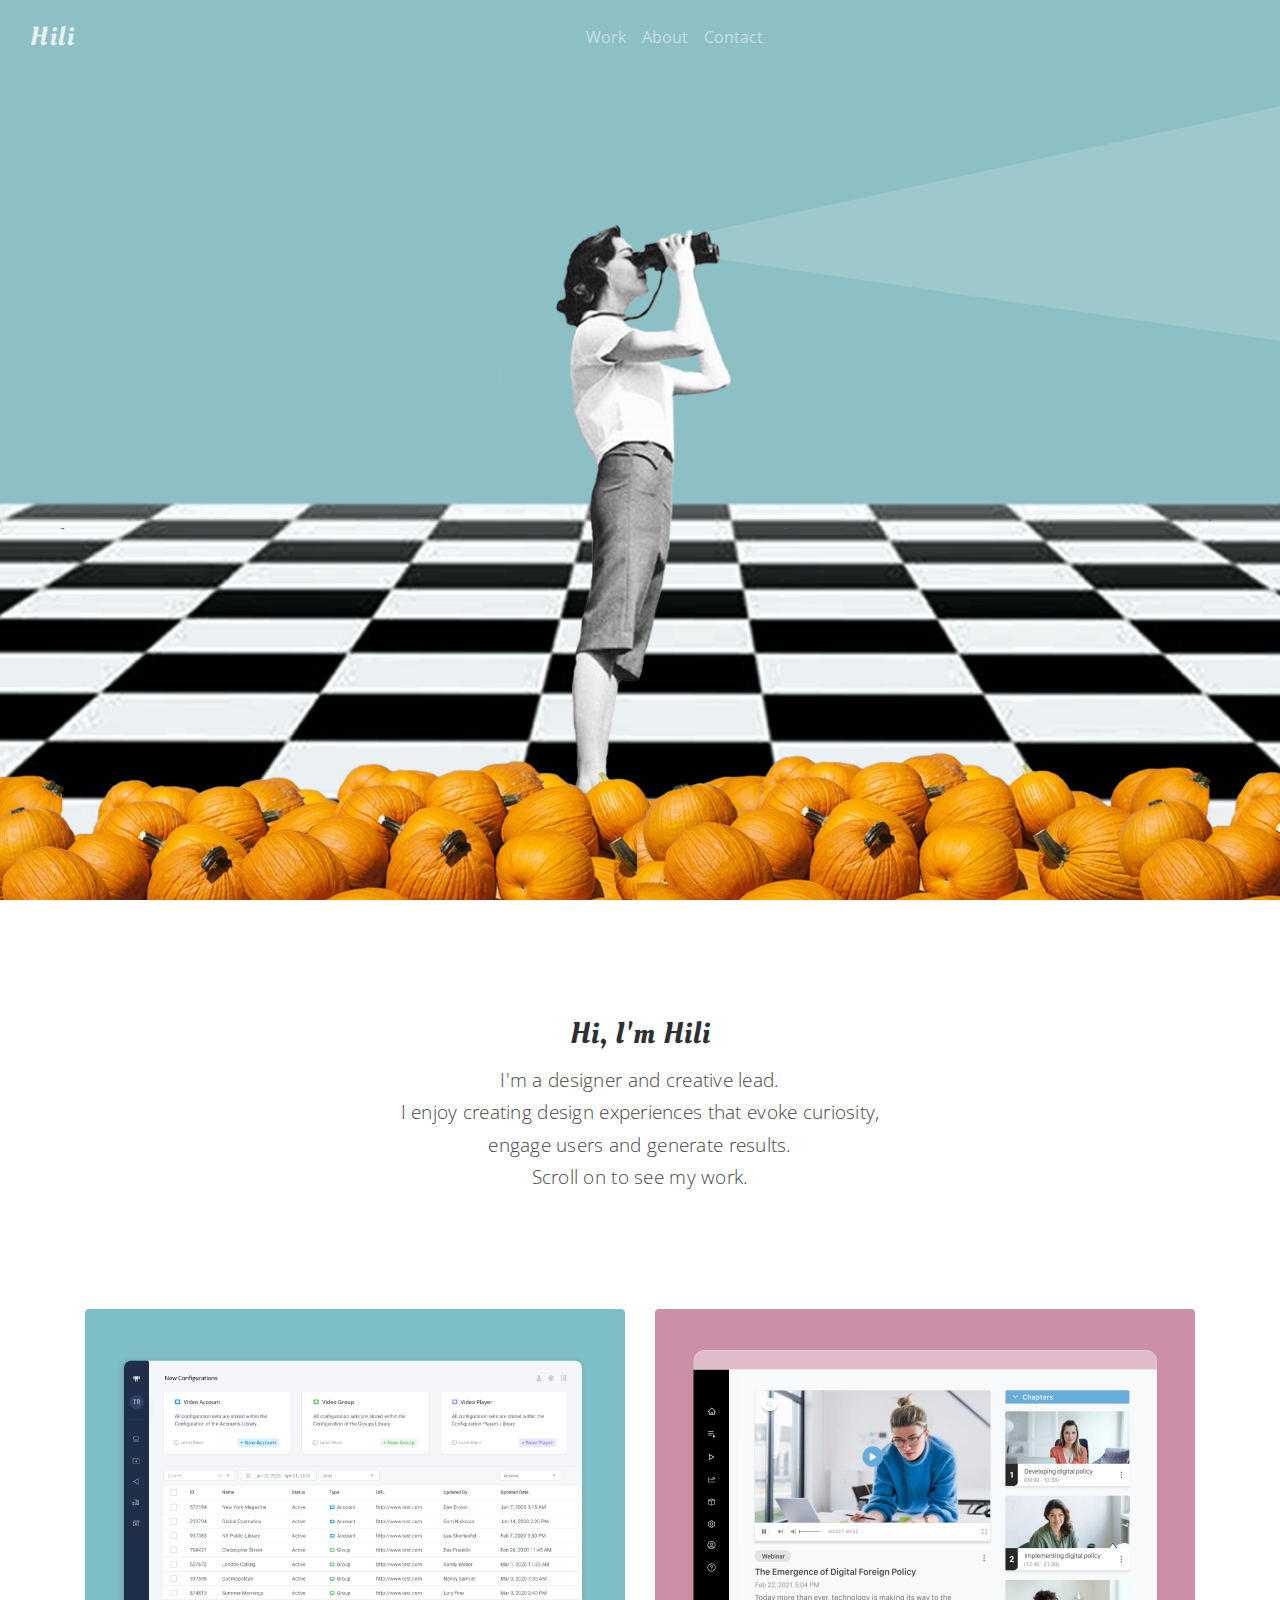
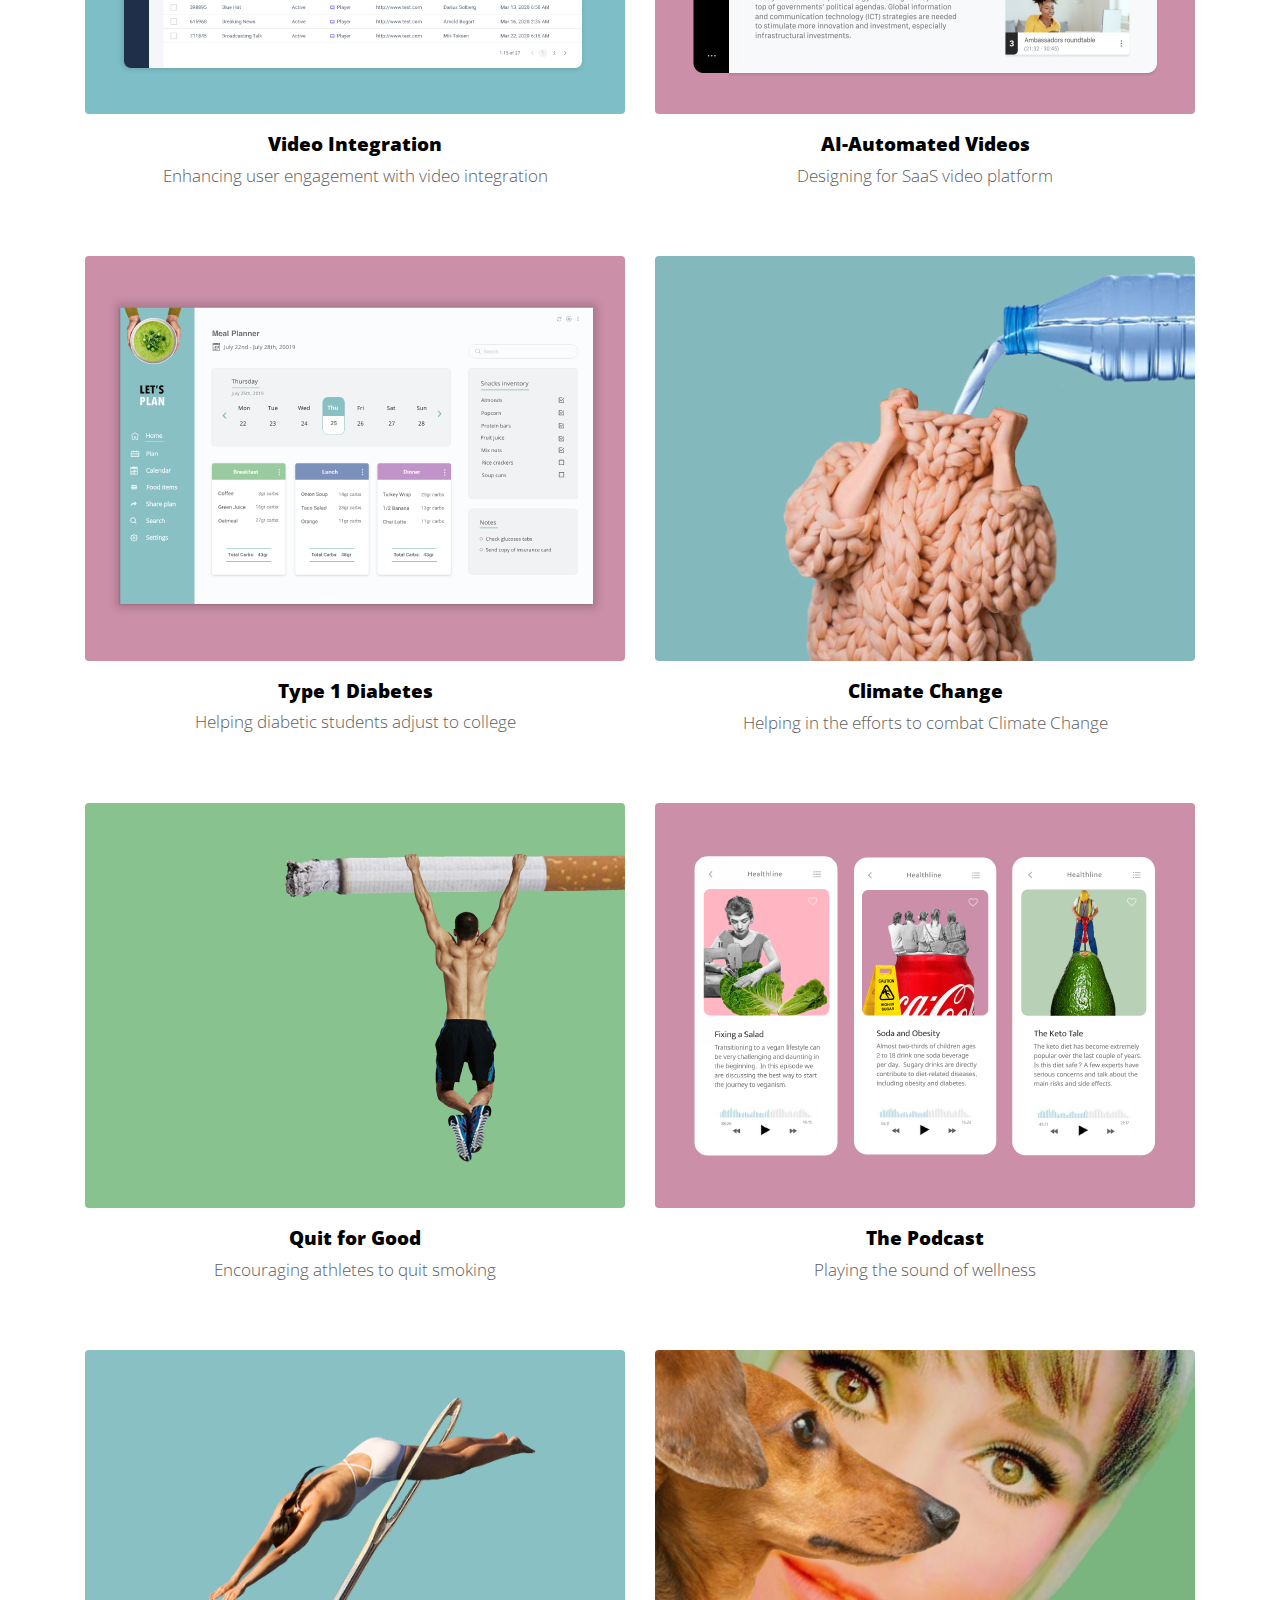
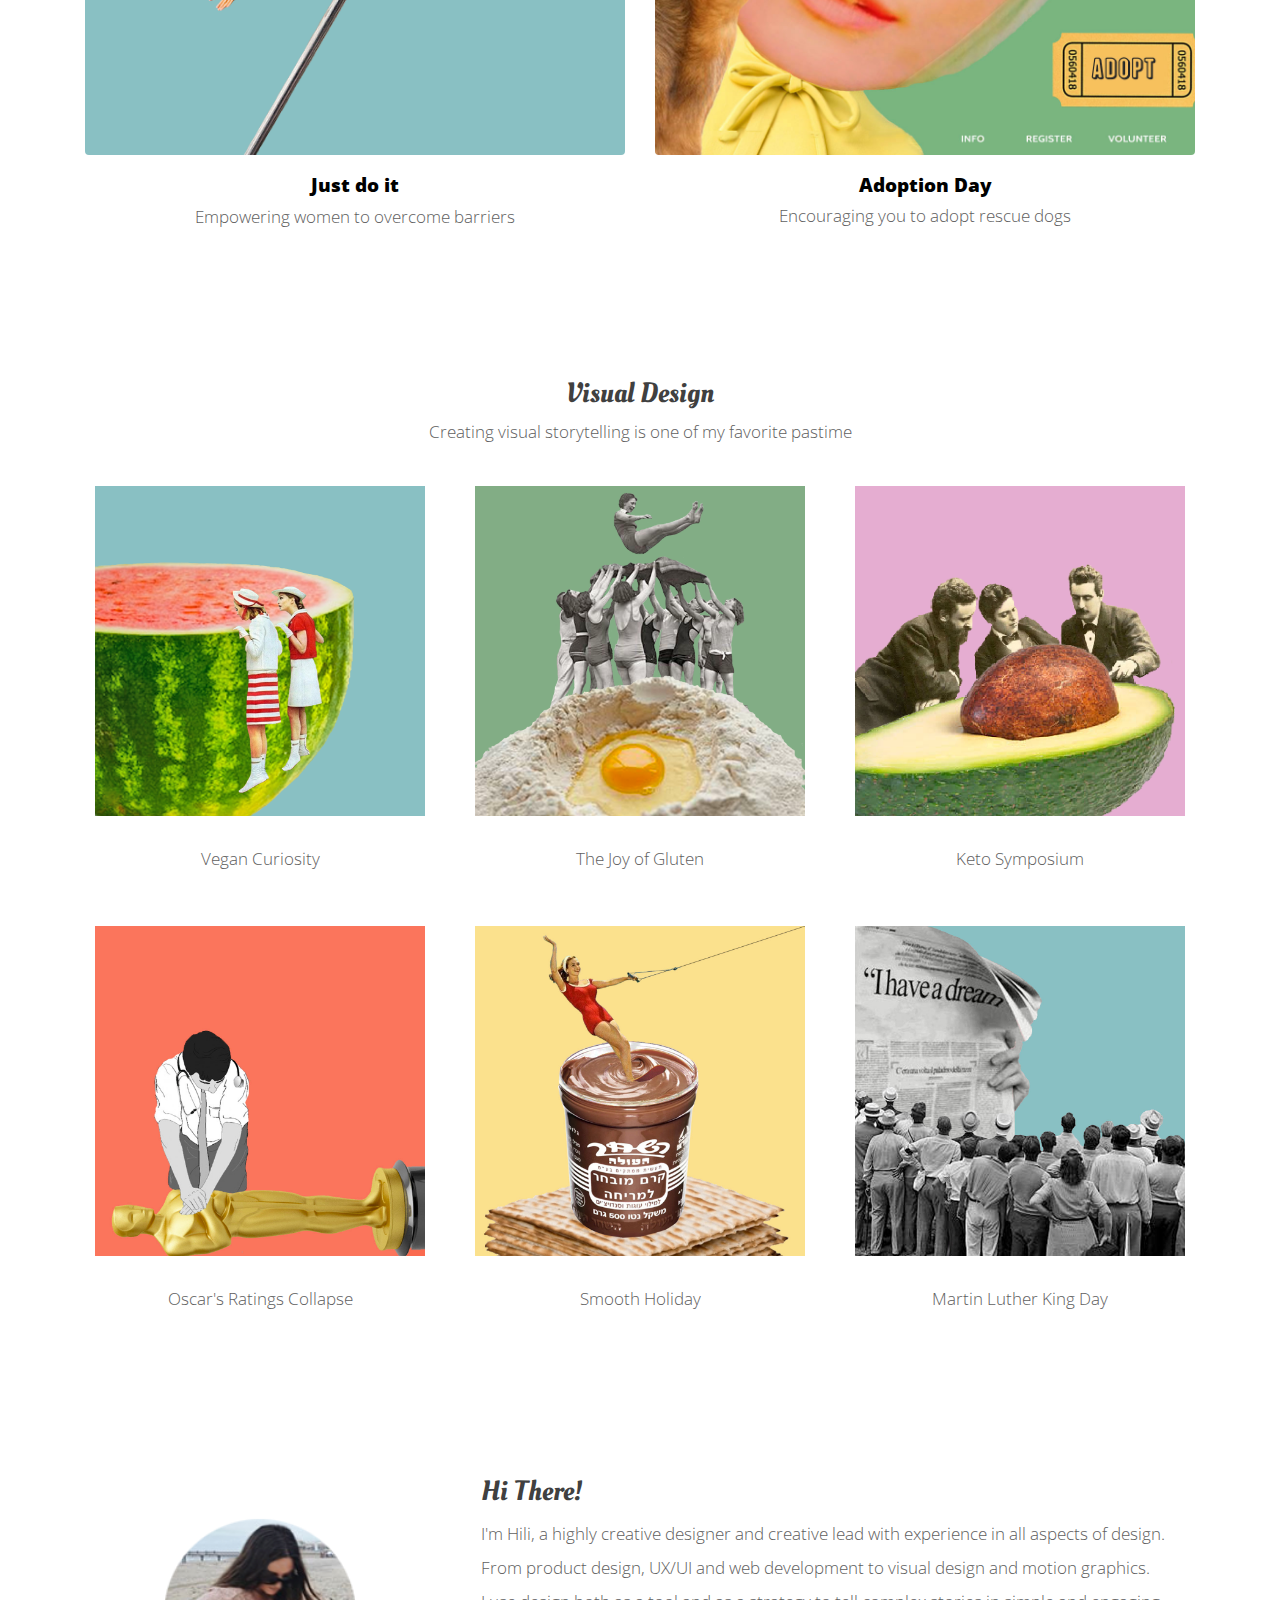
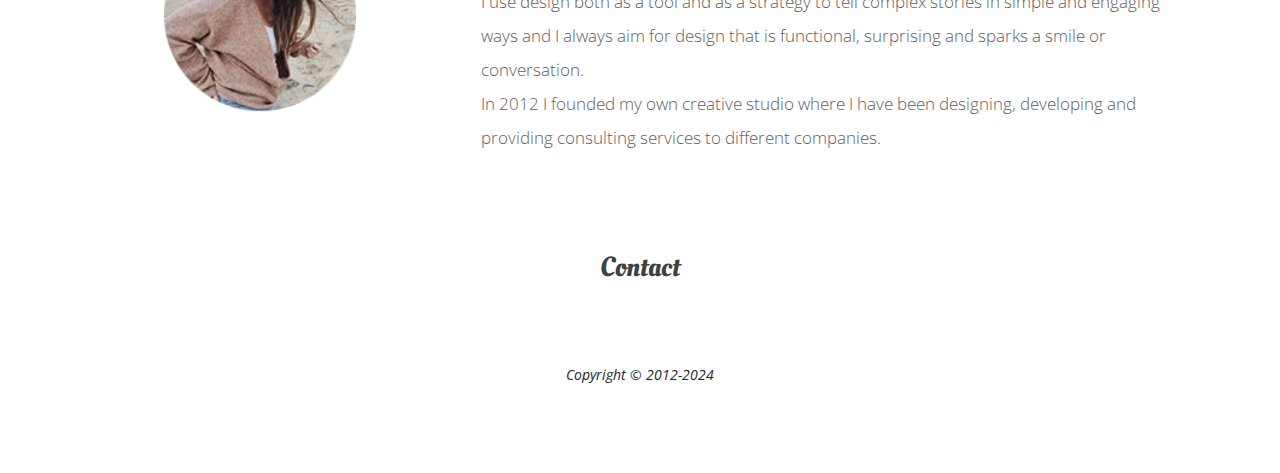
==== commit 23564ed8: "Update index.html" ====
--- a/index.html
+++ b/index.html
@@ -103,7 +103,7 @@
 
   <section class="photo-modal mb-5 col-md-6">
           <a href="icecream/index.html" target="_blank">
-            <img class="img-fluid rounded" src="img/ice.png" alt="diabetes">
+            <img class="img-fluid rounded" src="img/icetest.png" alt="diabetes">
             <div class="card-body text-center">
               <h5 class="card-title">Type 1 Diabetes</h5>
               <p class="card-text">Helping diabetic students adjust to college</p>
@@ -124,10 +124,21 @@
       </div>
     </section>
     
-    
+  
+    <section class="photo-modal mb-5 col-md-6">
+      <a href="smoke/index.html" target="_blank">
+        <img class="img-fluid rounded" src="img/smoke.png" alt="cigarette">
+        <div class="card-body text-center">
+          <h5 class="card-title">Quit for Good</h5>
+          <p class="card-text">Encouraging athletes to quit smoking</p>
+      </a>
+      </div>
+    </section>
+
+      
     <section class="photo-modal mb-5 col-md-6">
       <a href="soda/index.html" target="_blank">
-        <img class="img-fluid rounded" src="img/nim.png" alt="soda">
+        <img class="img-fluid rounded" src="img/nim1.png" alt="soda">
         <div class="card-body text-center">
           <h5 class="card-title">The Podcast</h5>
           <p class="card-text">Playing the sound of wellness </p>
@@ -136,19 +147,18 @@
     </section>
 
 
-
-
-    <section class="photo-modal mb-5 col-md-6">
-      <a href="smoke/index.html" target="_blank">
-        <img class="img-fluid rounded" src="img/smoke.png" alt="cigarette">
-        <div class="card-body text-center">
-          <h5 class="card-title">Quit for Good</h5>
-          <p class="card-text">Encouraging athletes to quit smoking</p>
-      </a>
-      </div>
-    </section>
-
     
+    <section class="photo-modal mb-5 col-md-6">
+      <a href="needle/index.html" target="_blank">
+        <img class="img-fluid rounded" src="img/needle.png" alt="nike">
+        <div class="card-body text-center">
+          <h5 class="card-title">Just do it</h5>
+          <p class="card-text">Empowering women to overcome barriers</p>
+      </a>
+      </div>
+    </section>
+
+   
 
     <section class="photo-modal mb-5 col-md-6">
       <a href="adopt/index.html" target="_blank">
@@ -159,22 +169,6 @@
       </a>
       </div>
     </section>
-
-
-
-    
-    <section class="photo-modal mb-5 col-md-6">
-      <a href="needle/index.html" target="_blank">
-        <img class="img-fluid rounded" src="img/needle.png" alt="nike">
-        <div class="card-body text-center">
-          <h5 class="card-title">Just do it</h5>
-          <p class="card-text">Empowering women to overcome barriers</p>
-      </a>
-      </div>
-    </section>
-
-   
-
 
 
    
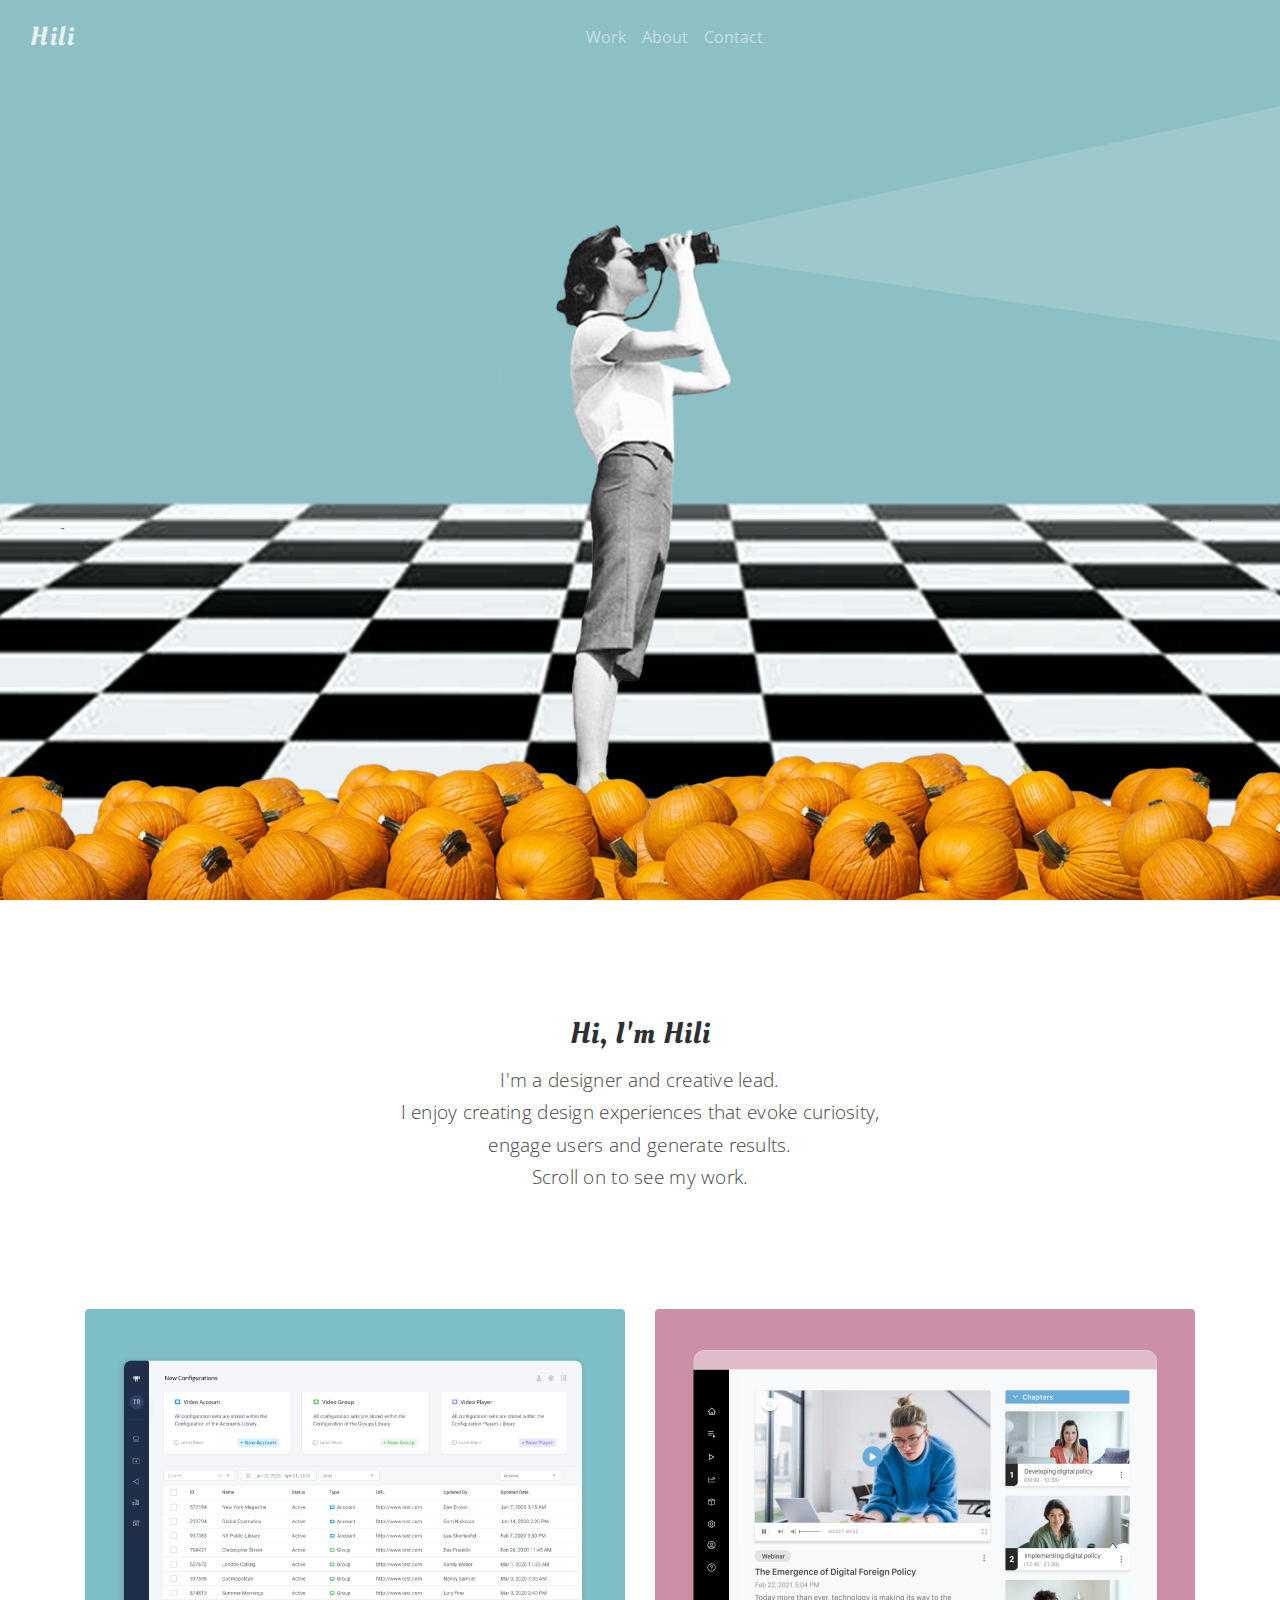
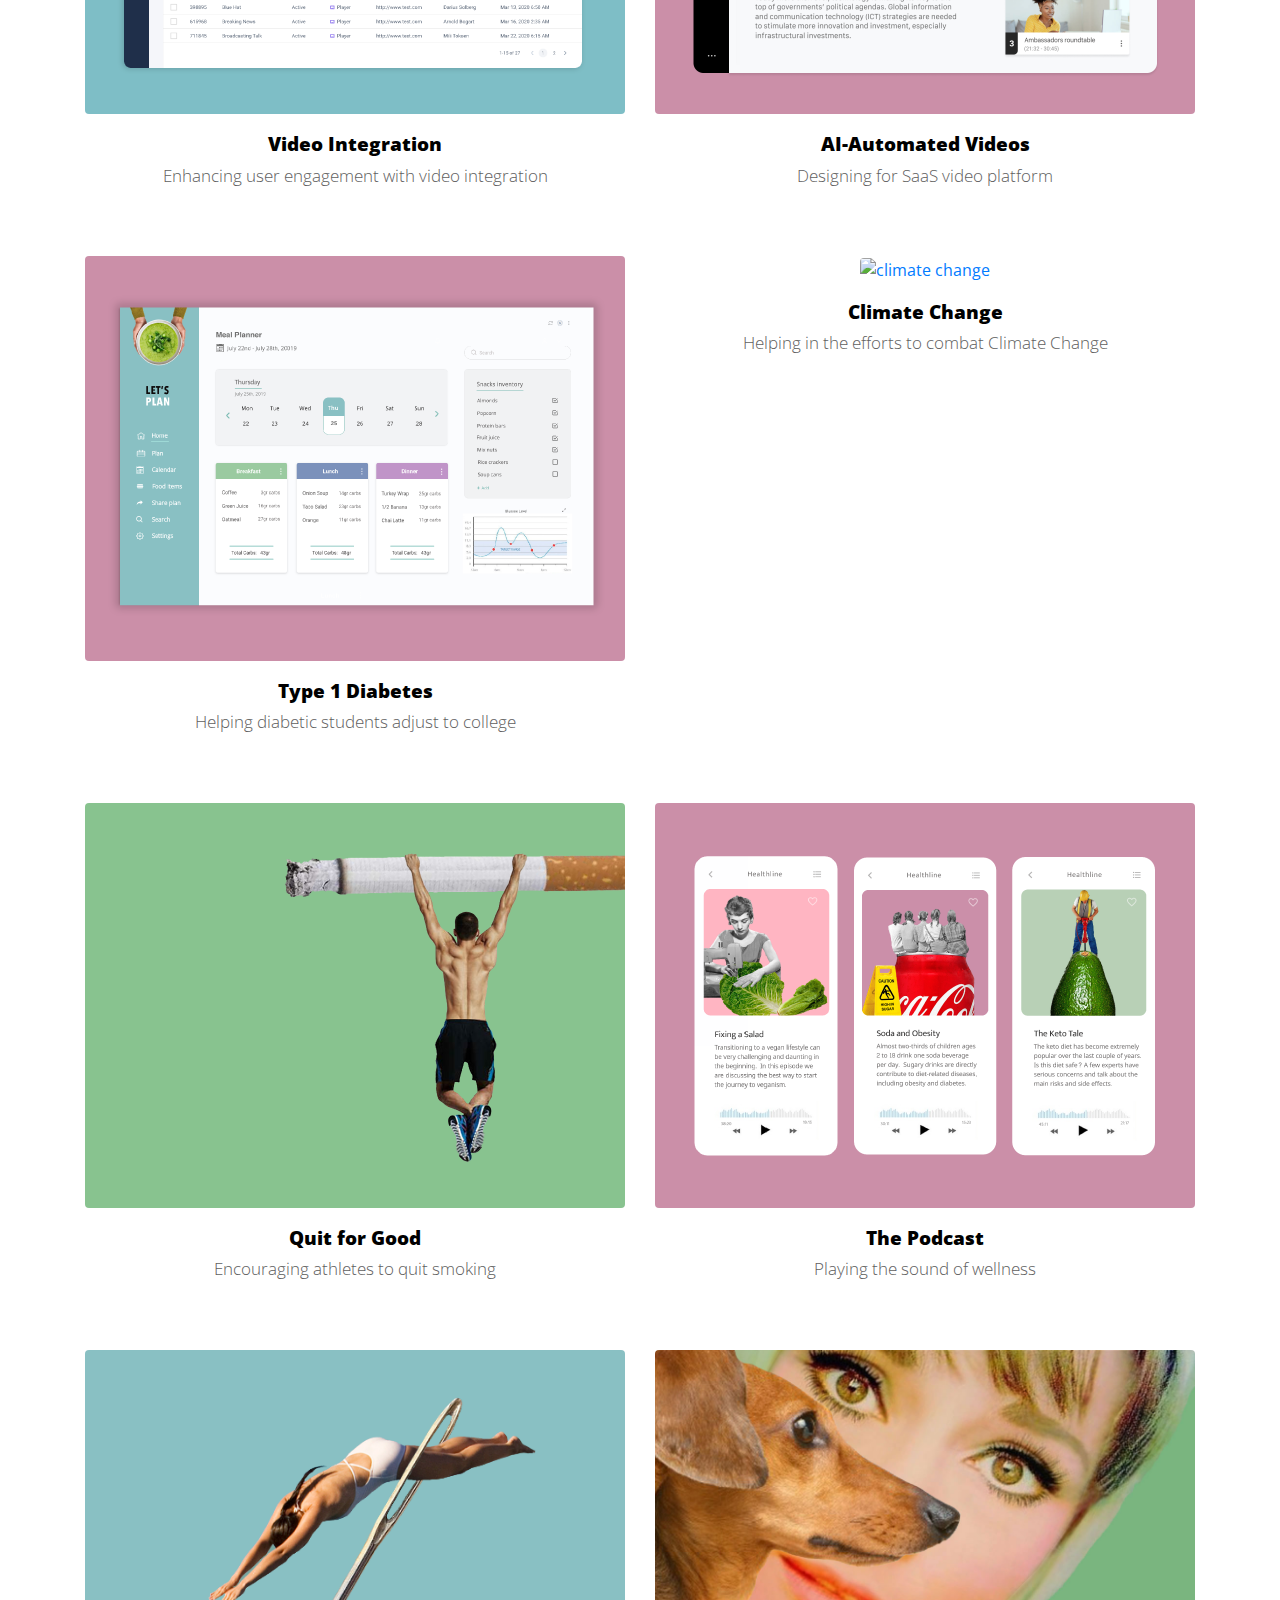
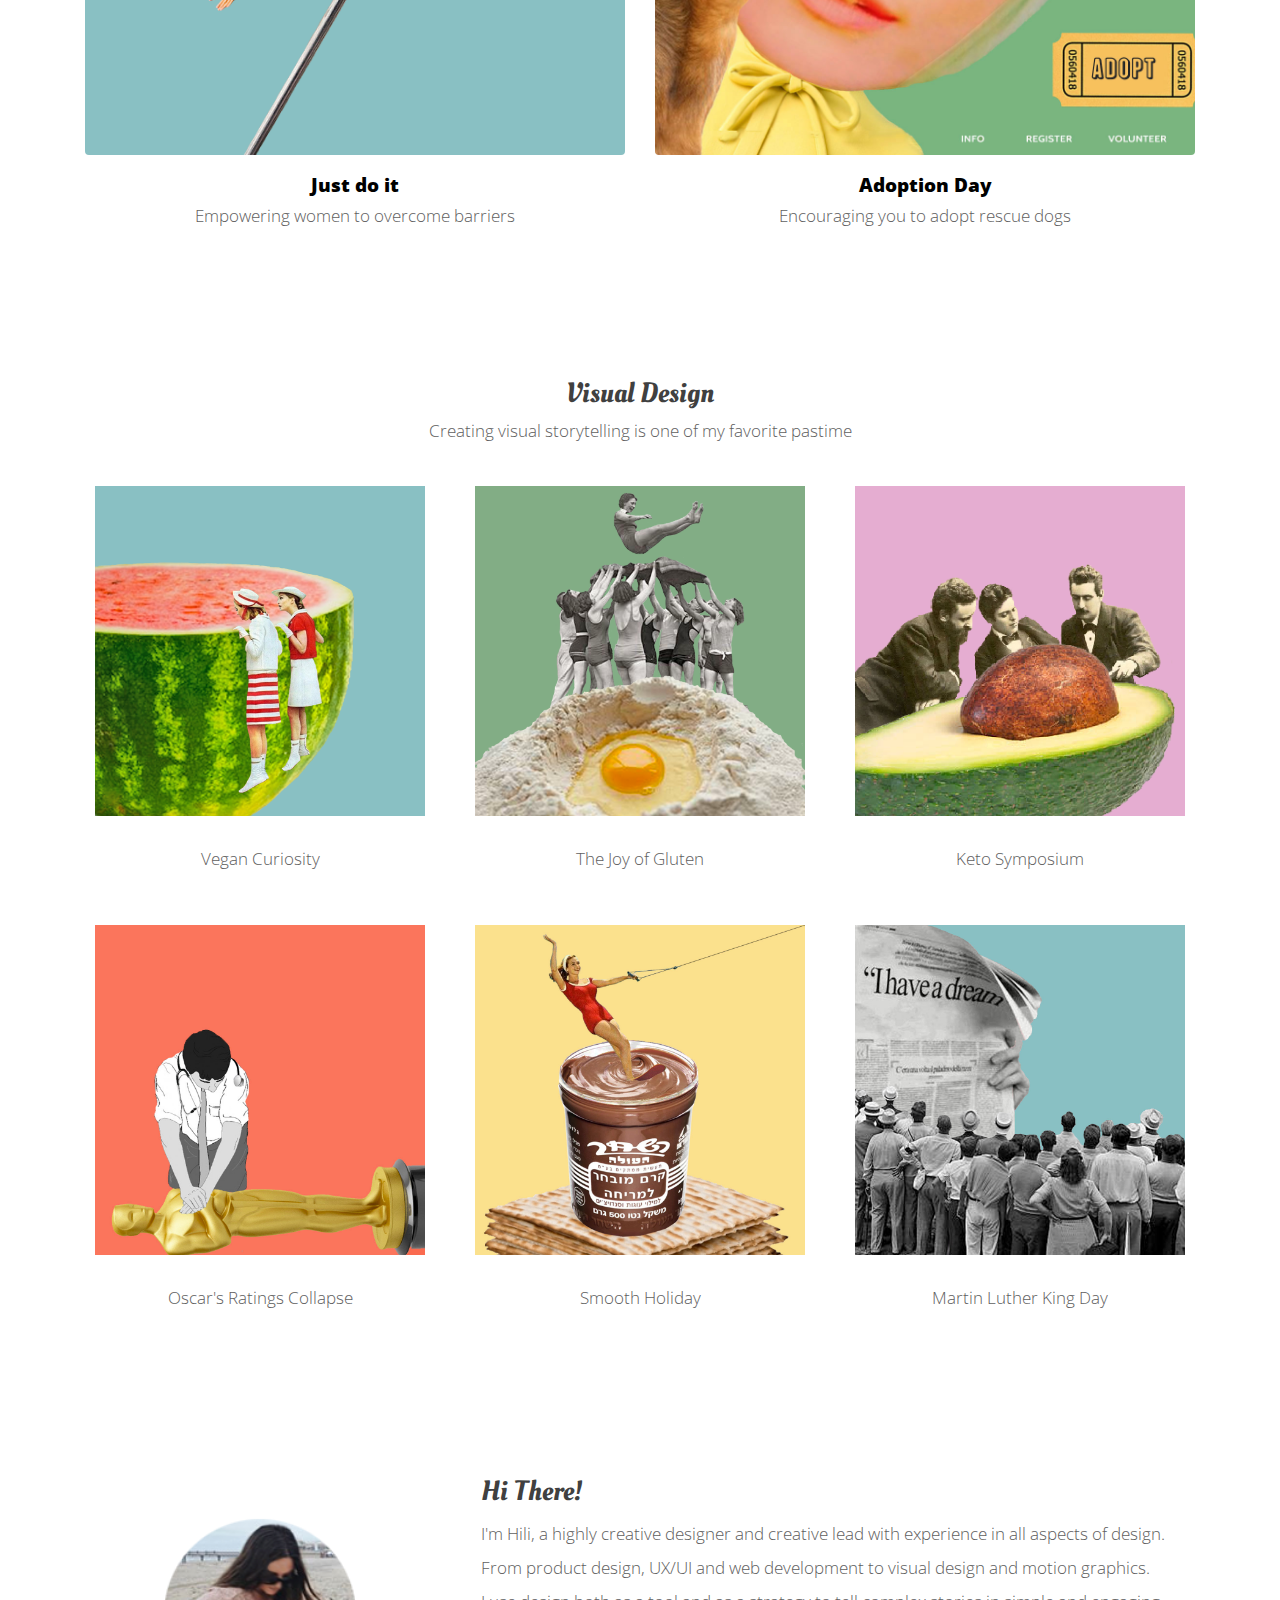
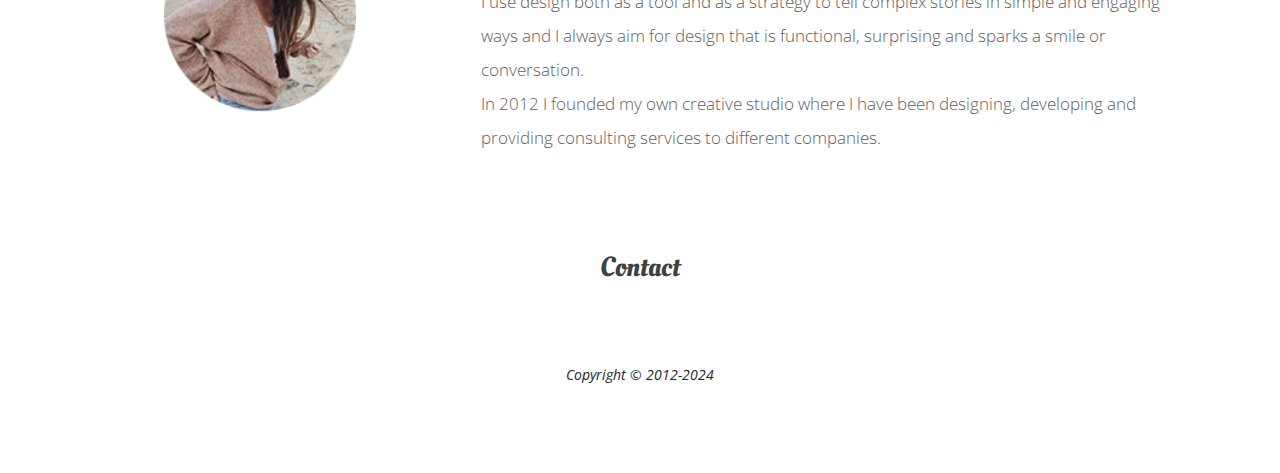
==== commit 66e57399: "Update index.html" ====
--- a/index.html
+++ b/index.html
@@ -116,7 +116,7 @@
 
  <section class="photo-modal mb-5 col-md-6">
       <a href="climate/index.html" target="_blank">
-        <img class="img-fluid rounded" src="img/climate.png" alt="climate change">
+        <img class="img-fluid rounded" src="img/climate2.png" alt="climate change">
         <div class="card-body text-center">
           <h5 class="card-title">Climate Change</h5>
           <p class="card-text">Helping in the efforts to combat Climate Change</p>
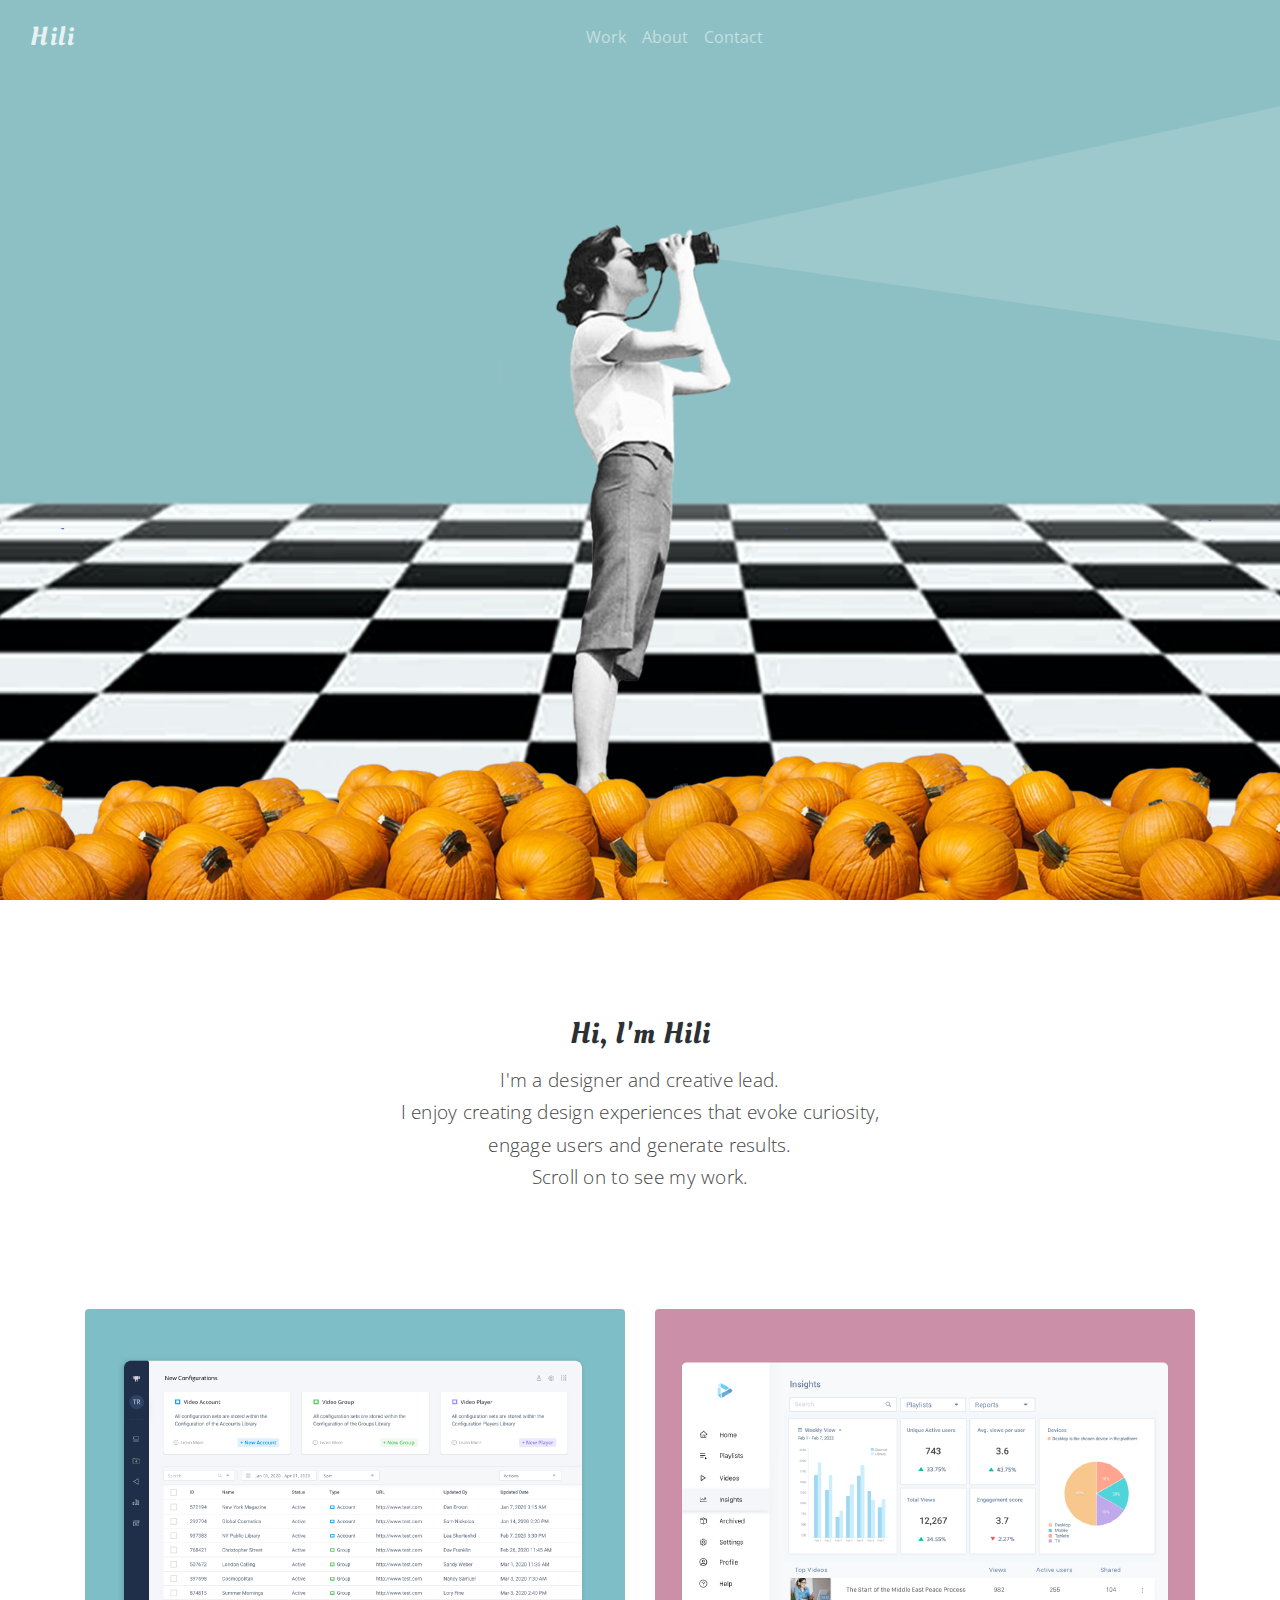
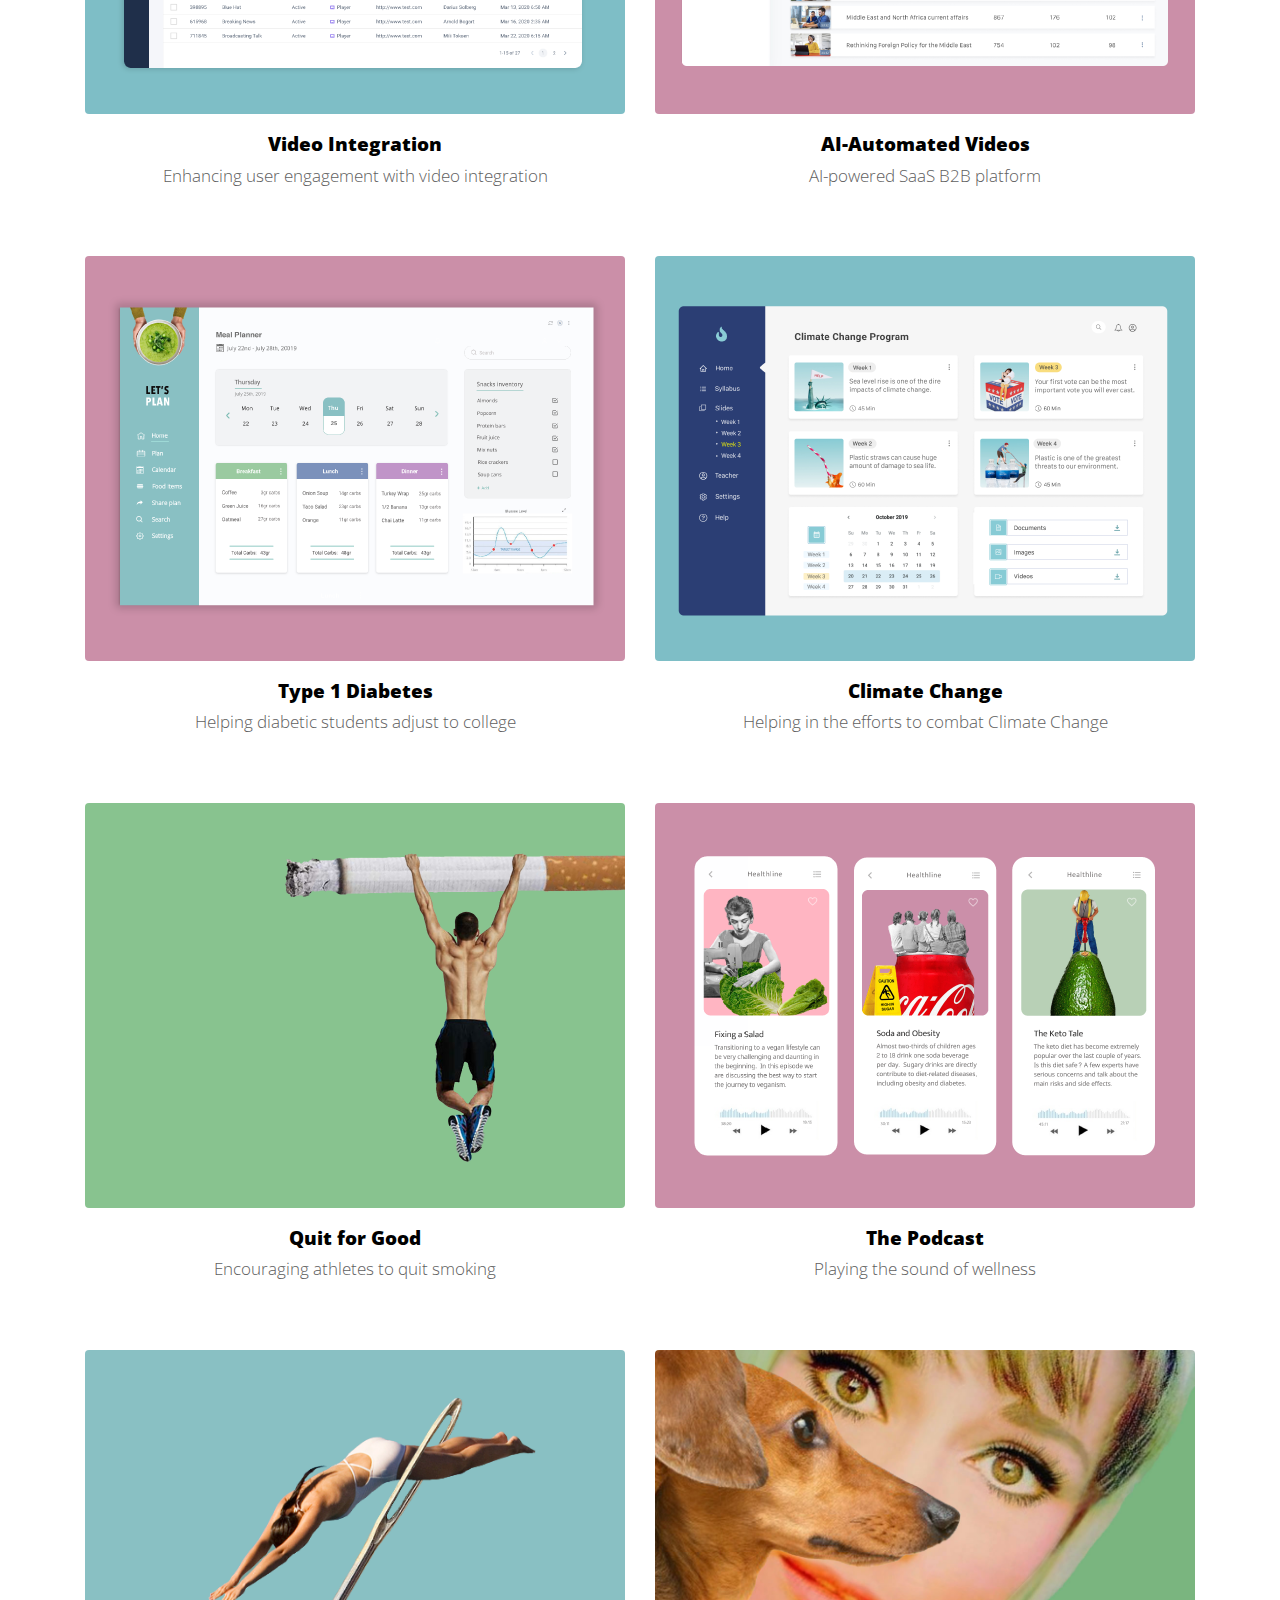
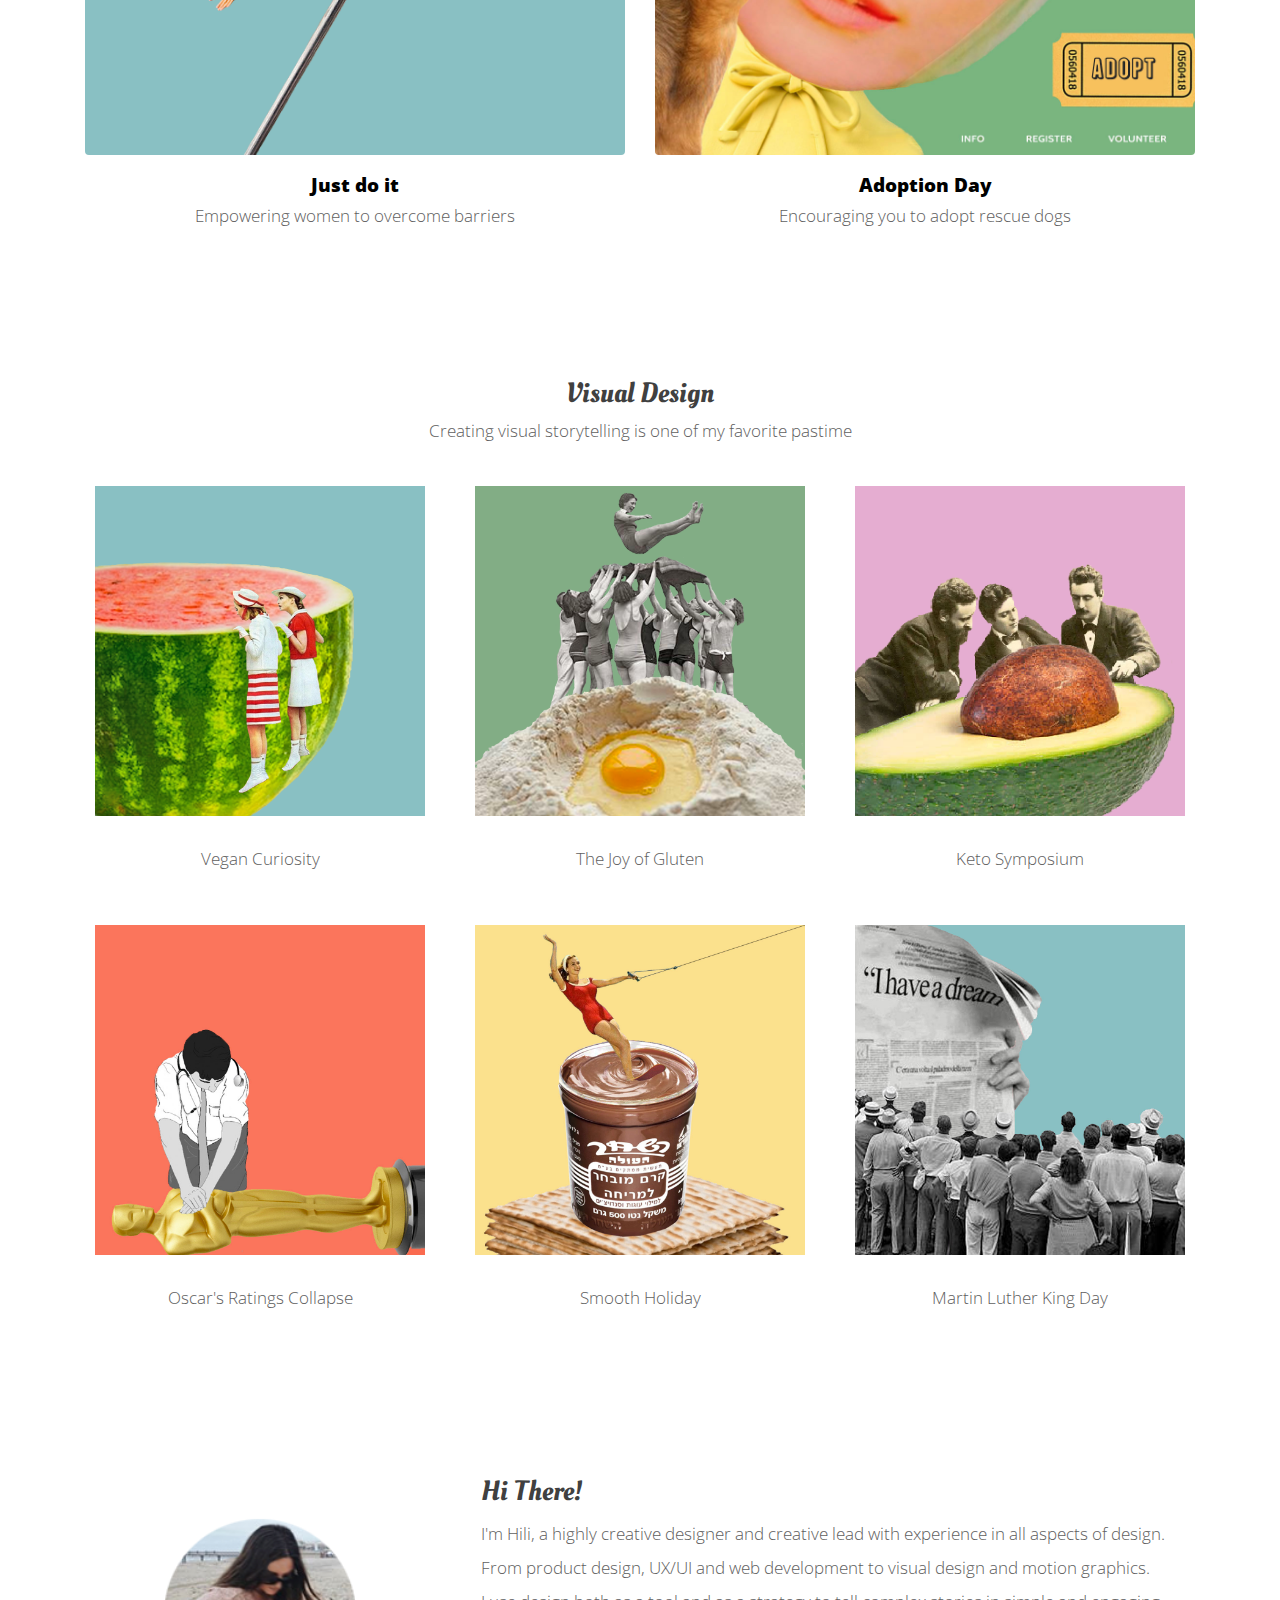
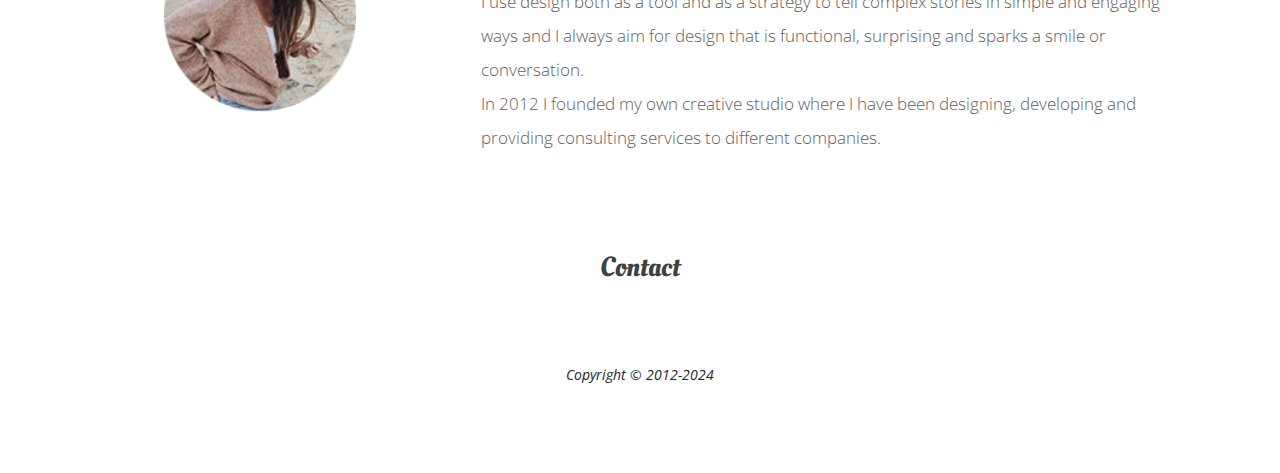
==== commit 8c667a22: "Update index.html" ====
--- a/index.html
+++ b/index.html
@@ -92,10 +92,10 @@
 
     <section class="photo-modal mb-5 col-md-6">
       <a href="bride/index.html" target="_blank">
-        <img class="img-fluid rounded" src="img/videos.png" alt="video">
+        <img class="img-fluid rounded" src="img/videos1.png" alt="video">
         <div class="card-body text-center">
           <h5 class="card-title">AI-Automated Videos</h5>
-          <p class="card-text">Designing for SaaS video platform</p>
+          <p class="card-text">AI-powered SaaS B2B platform</p>
       </a>
       </div>
     </section>
@@ -116,7 +116,7 @@
 
  <section class="photo-modal mb-5 col-md-6">
       <a href="climate/index.html" target="_blank">
-        <img class="img-fluid rounded" src="img/climate2.png" alt="climate change">
+        <img class="img-fluid rounded" src="img/dash200.png" alt="climate change">
         <div class="card-body text-center">
           <h5 class="card-title">Climate Change</h5>
           <p class="card-text">Helping in the efforts to combat Climate Change</p>
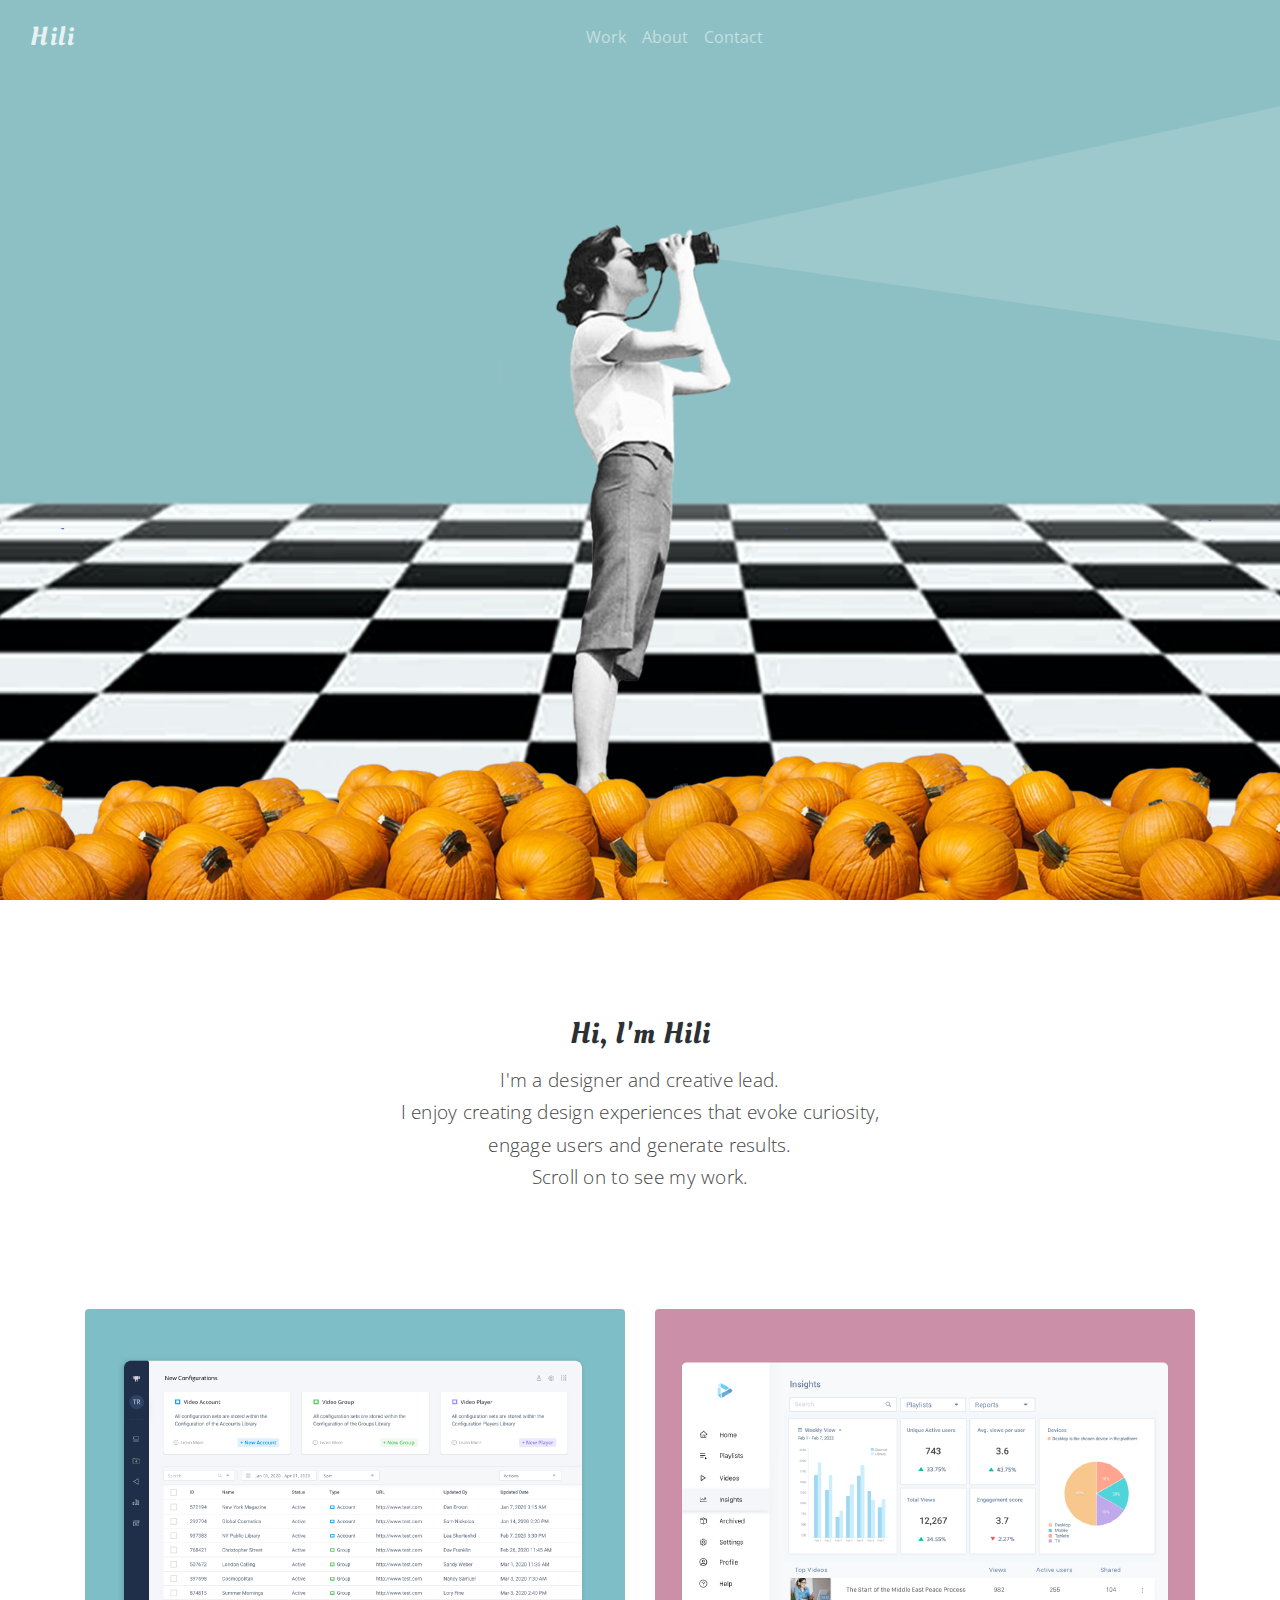
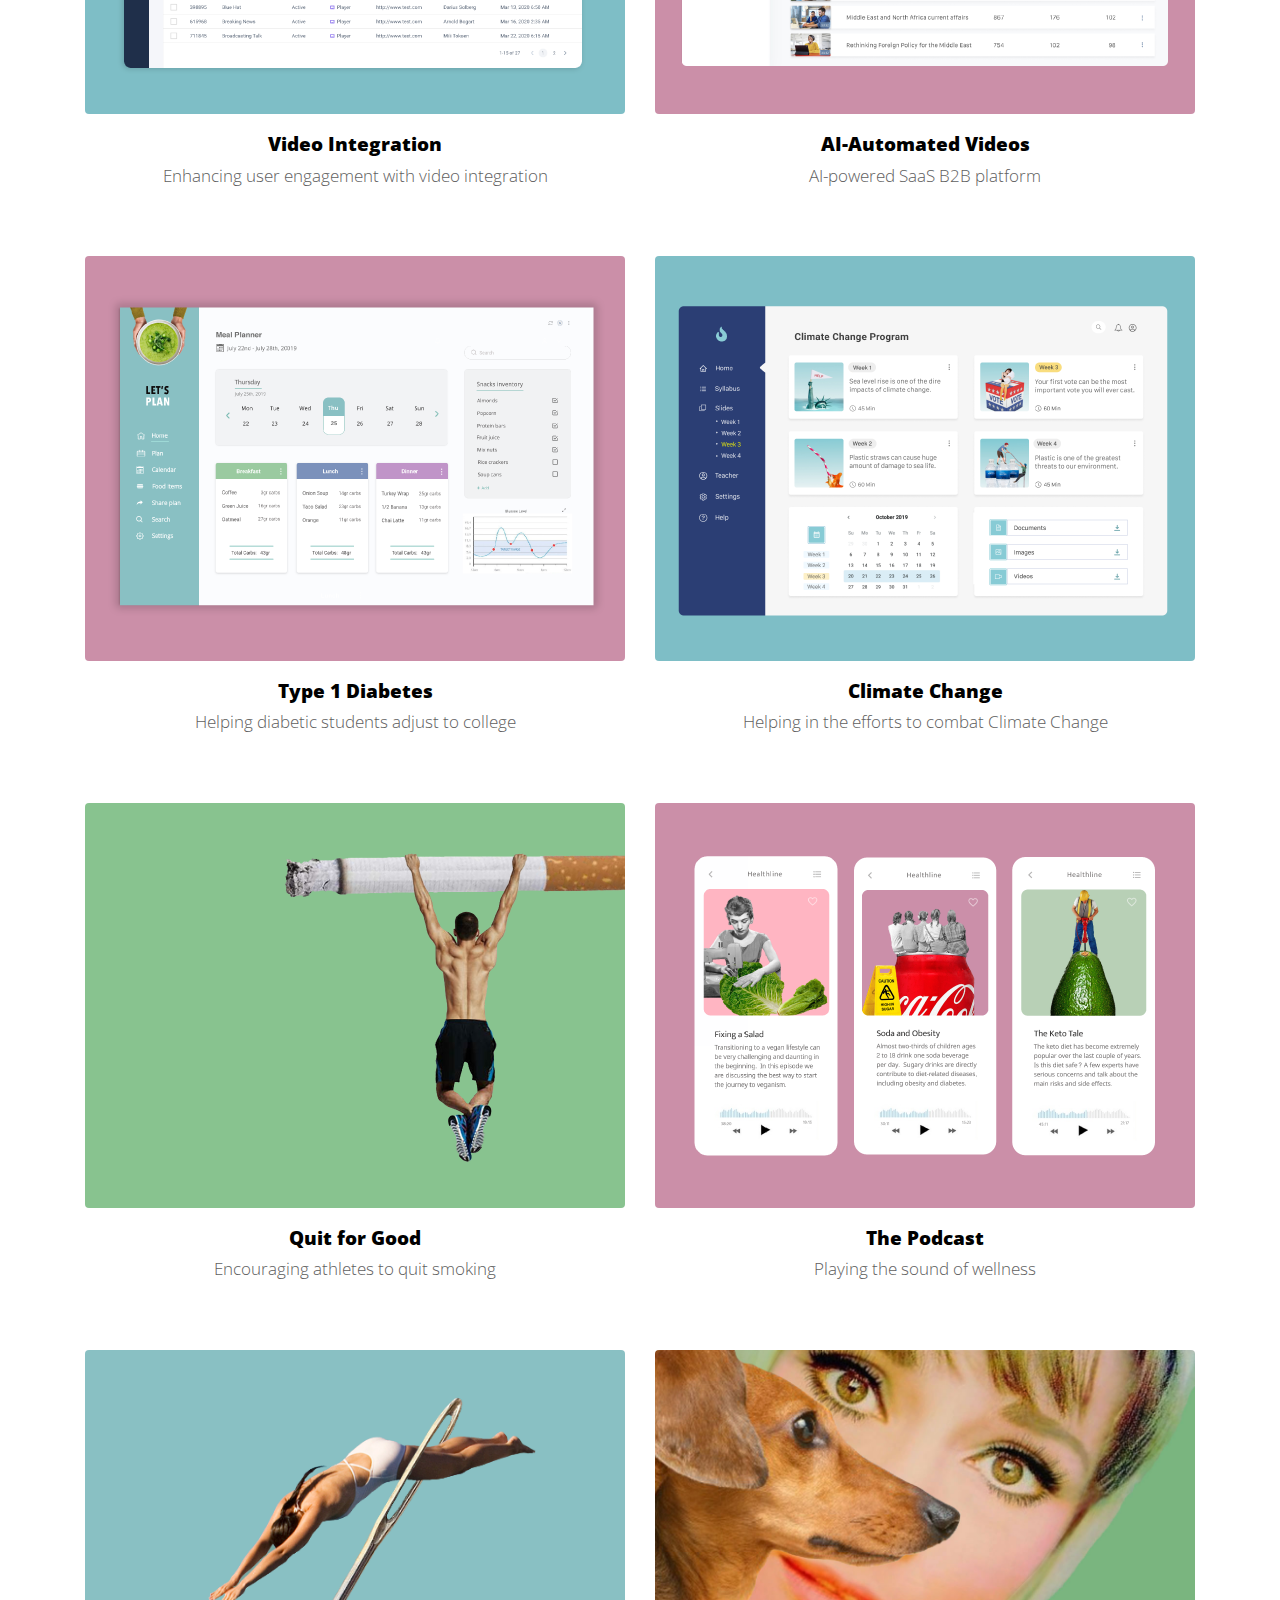
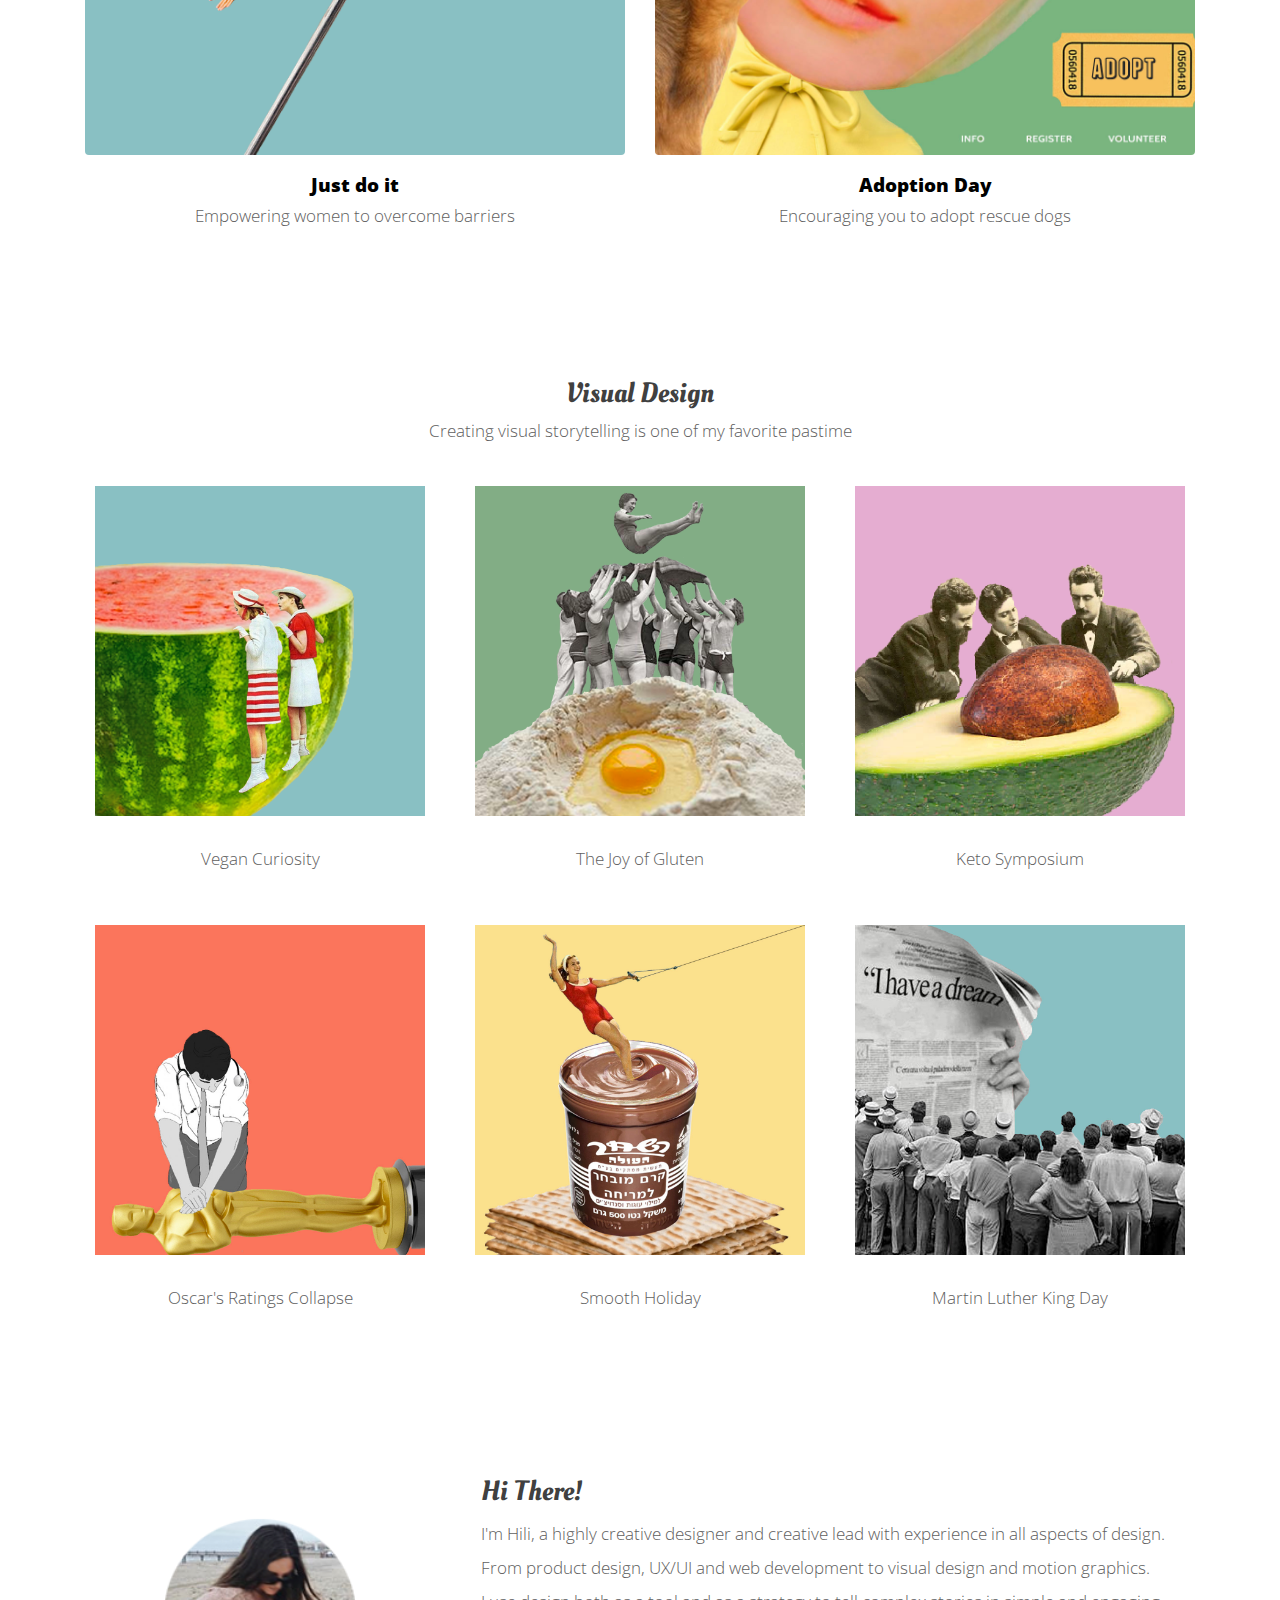
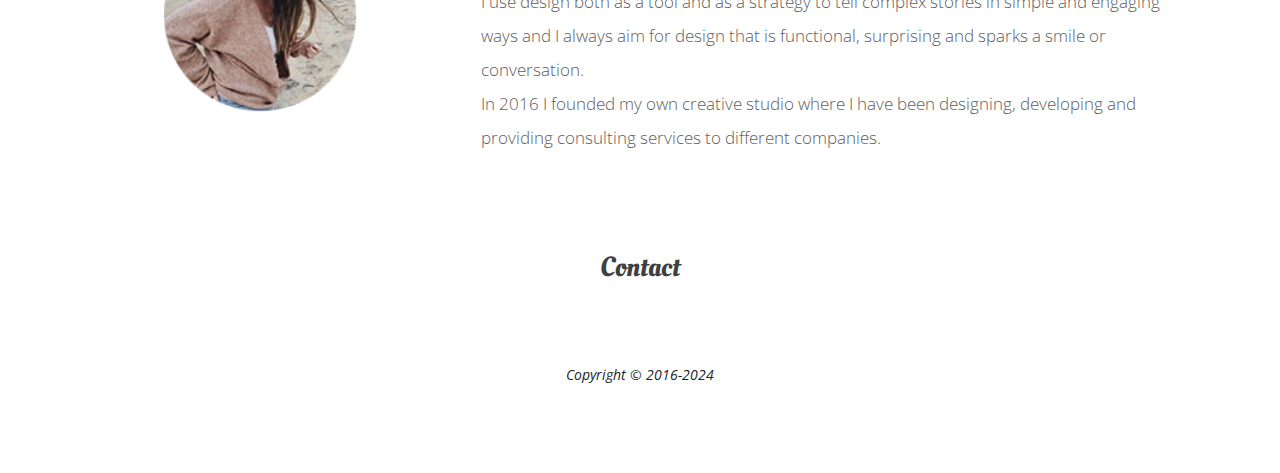
==== commit 0e5291fe: "Update index.html" ====
--- a/index.html
+++ b/index.html
@@ -278,7 +278,7 @@
         <h3 class="editorial px-3 pt-3" id="about">Hi There!</h3>
         <p class="aboutme px-3">I'm Hili, a highly creative designer and creative lead with experience in all aspects of design. From product design, UX/UI and web development to visual design and motion graphics.<br>
           I use design both as a tool and as a strategy to tell complex stories in simple and engaging ways and I always aim for design that is functional, surprising and sparks a smile or conversation.<br>
-          In 2012 I founded my own creative studio where I have been designing, developing and providing consulting services to different companies.<br>
+          In 2016 I founded my own creative studio where I have been designing, developing and providing consulting services to different companies.<br>
         </p>
       </div>
     </div>
@@ -314,7 +314,7 @@
   <br>
   <br>
   <div class="container">
-    <p class="copy text-center"><i>Copyright &copy; 2012-2024</i></p>
+    <p class="copy text-center"><i>Copyright &copy; 2016-2024</i></p>
   </div>
   <br>
   <br>
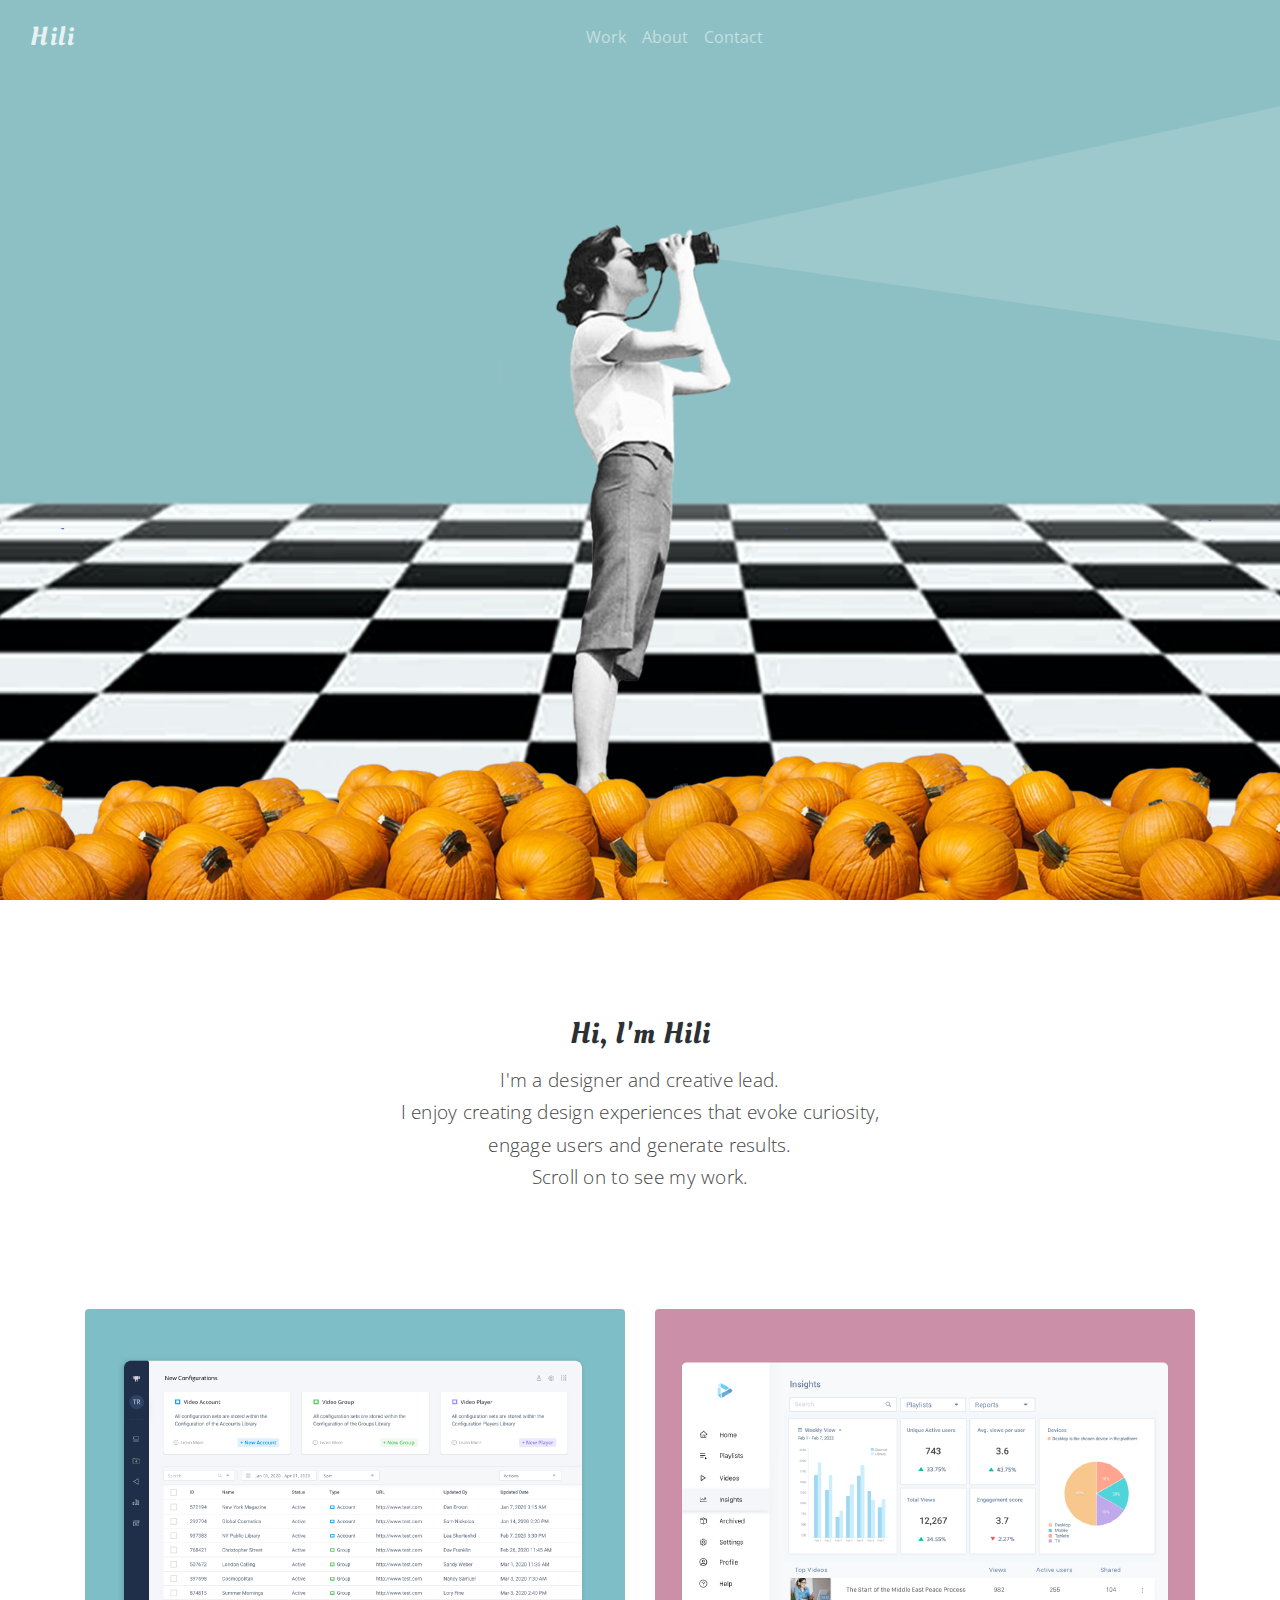
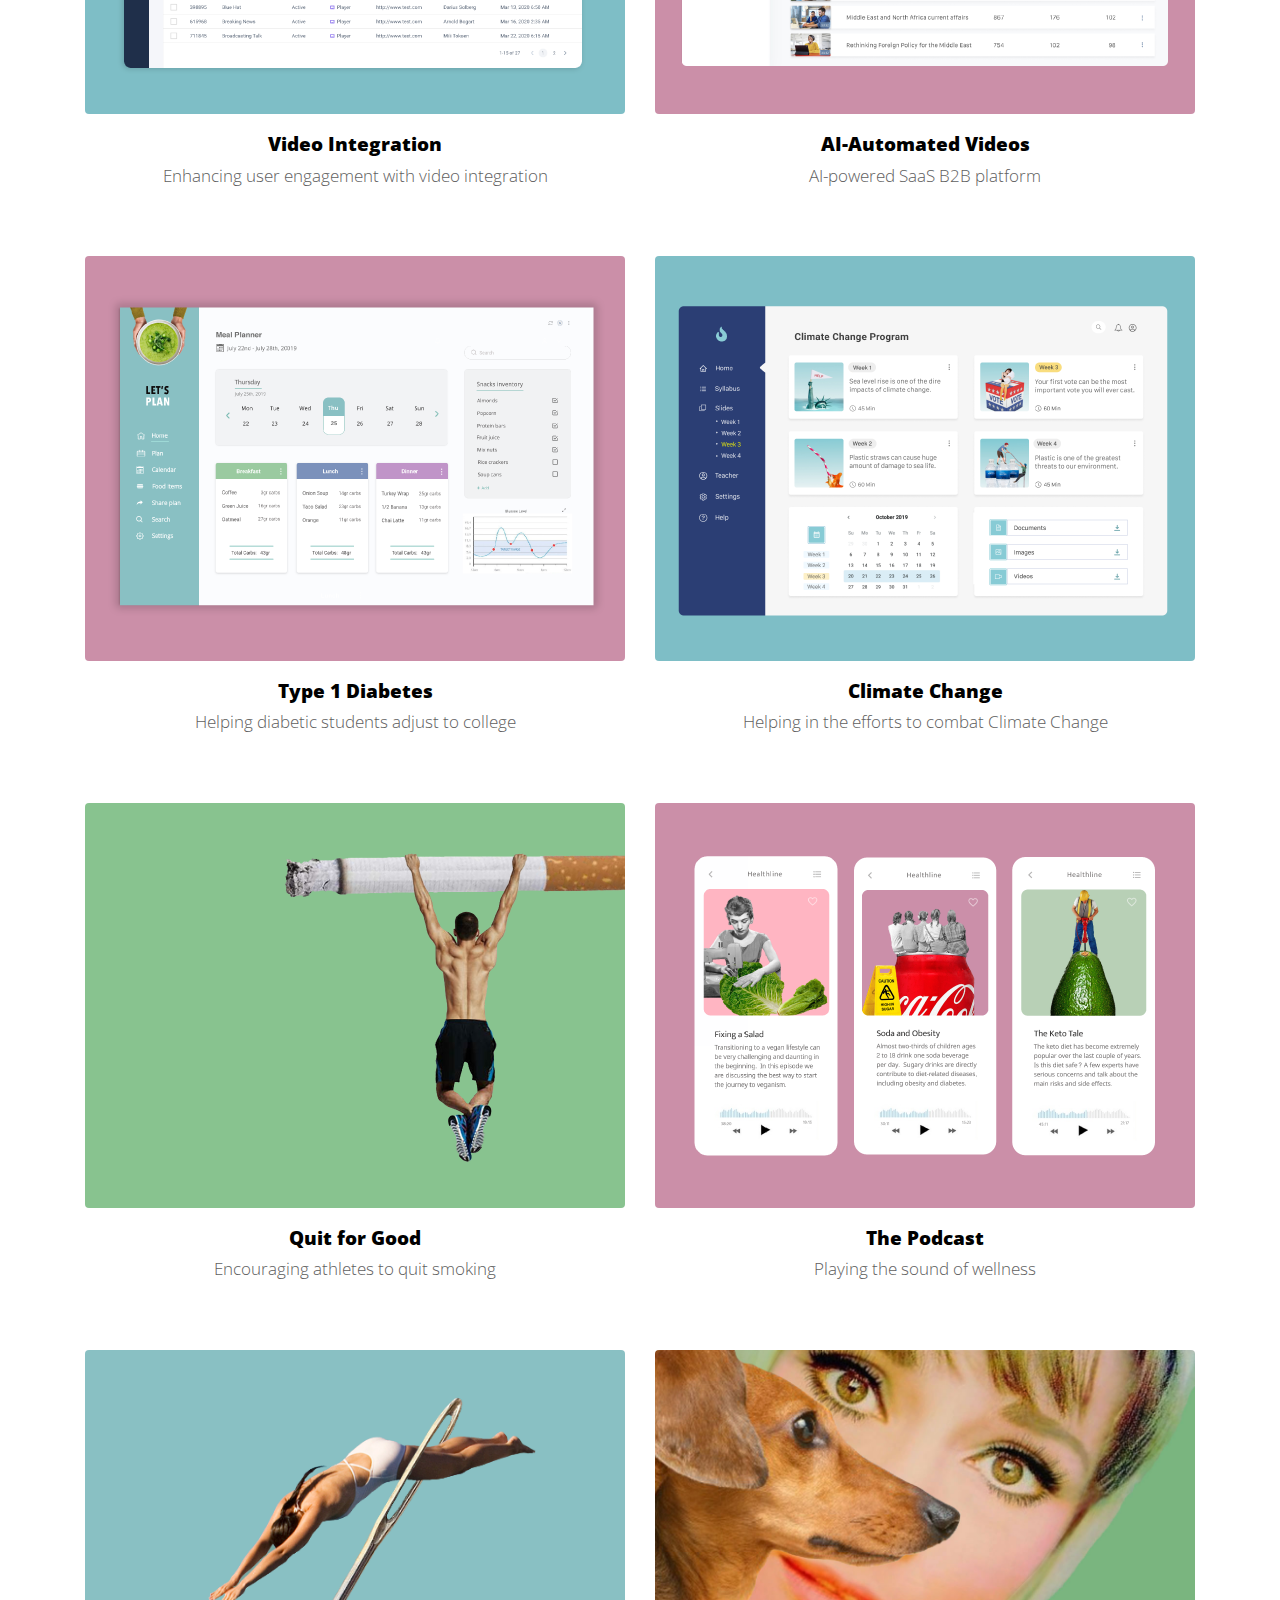
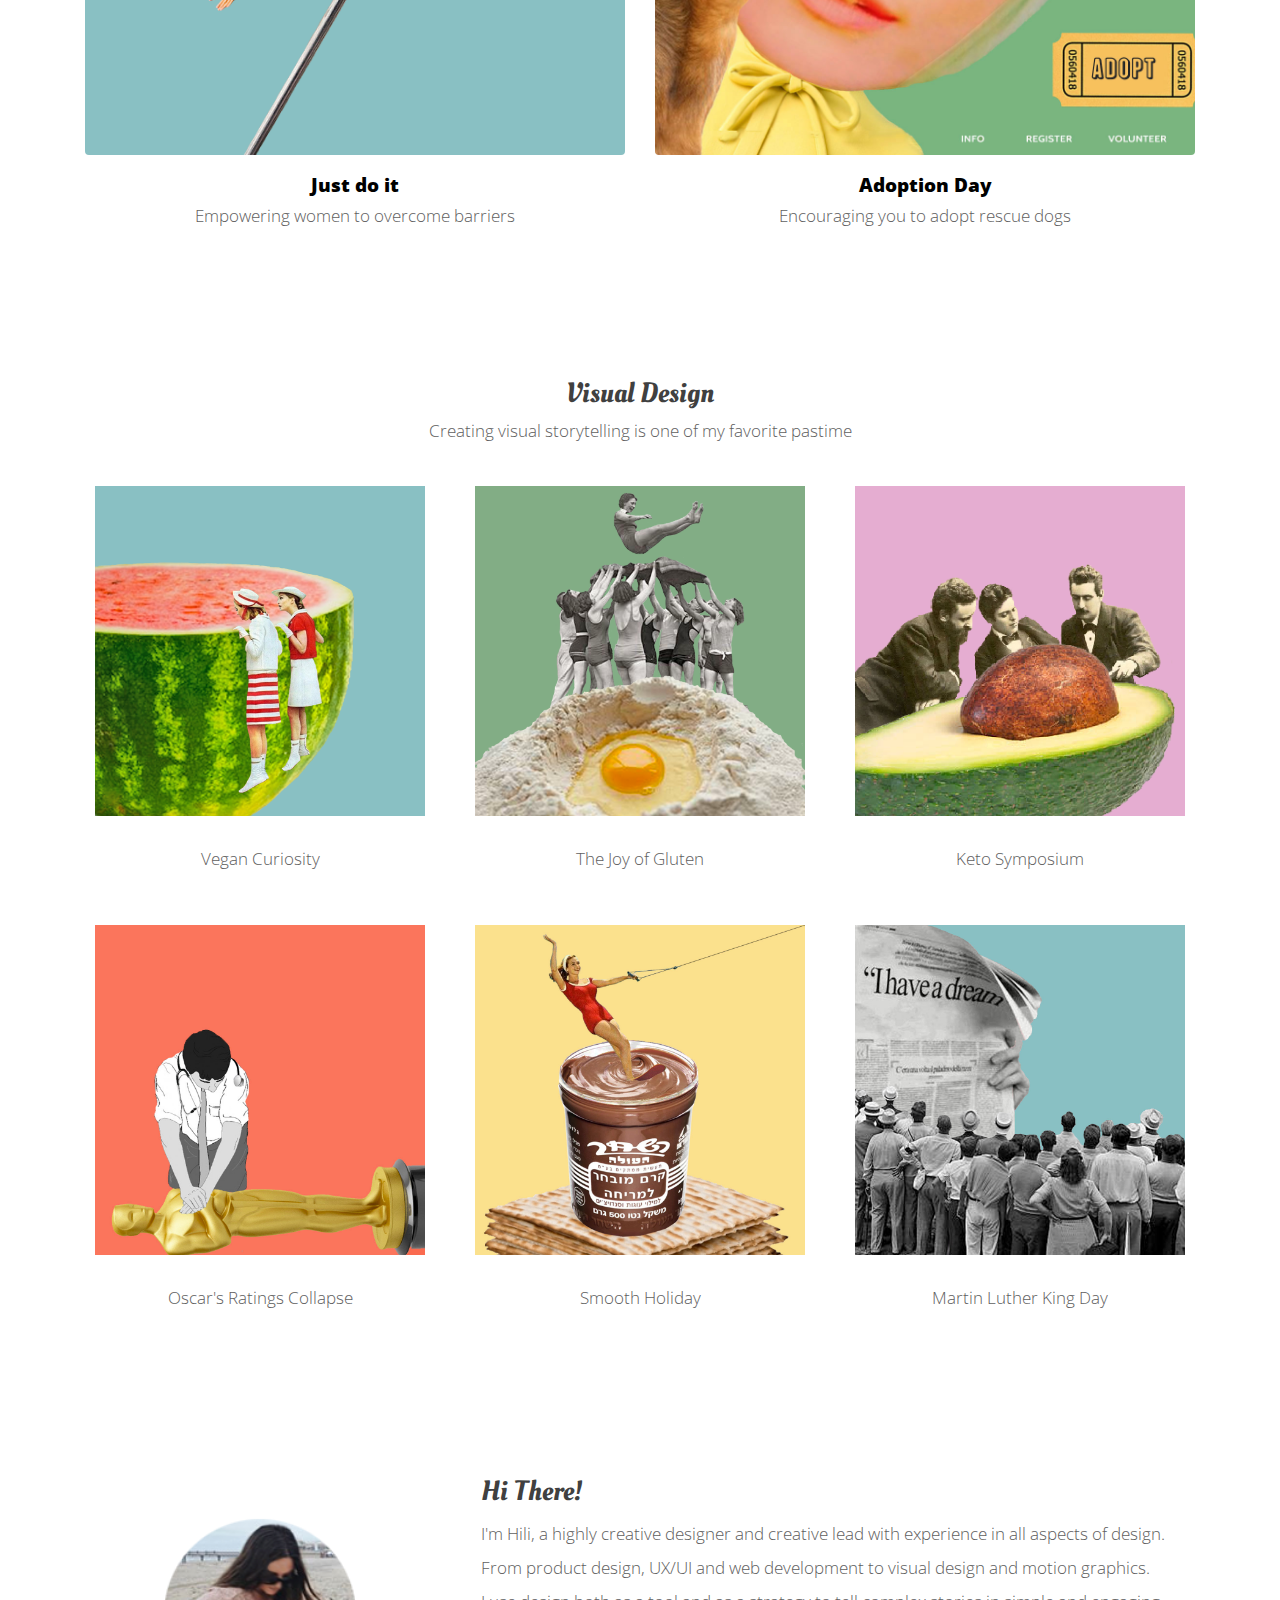
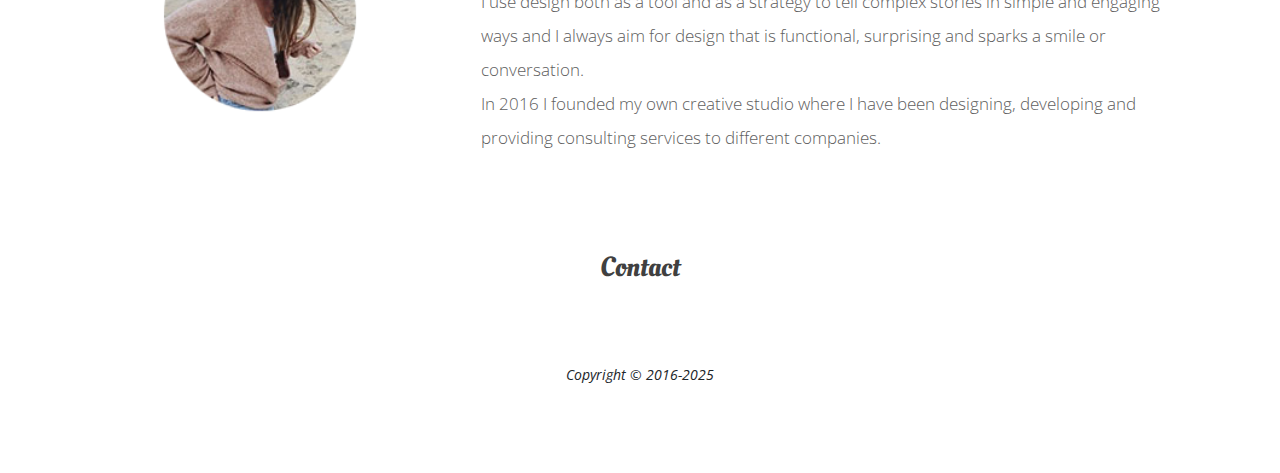
==== commit 6c0969f1: "Update index.html" ====
--- a/index.html
+++ b/index.html
@@ -314,7 +314,7 @@
   <br>
   <br>
   <div class="container">
-    <p class="copy text-center"><i>Copyright &copy; 2016-2024</i></p>
+    <p class="copy text-center"><i>Copyright &copy; 2016-2025</i></p>
   </div>
   <br>
   <br>
